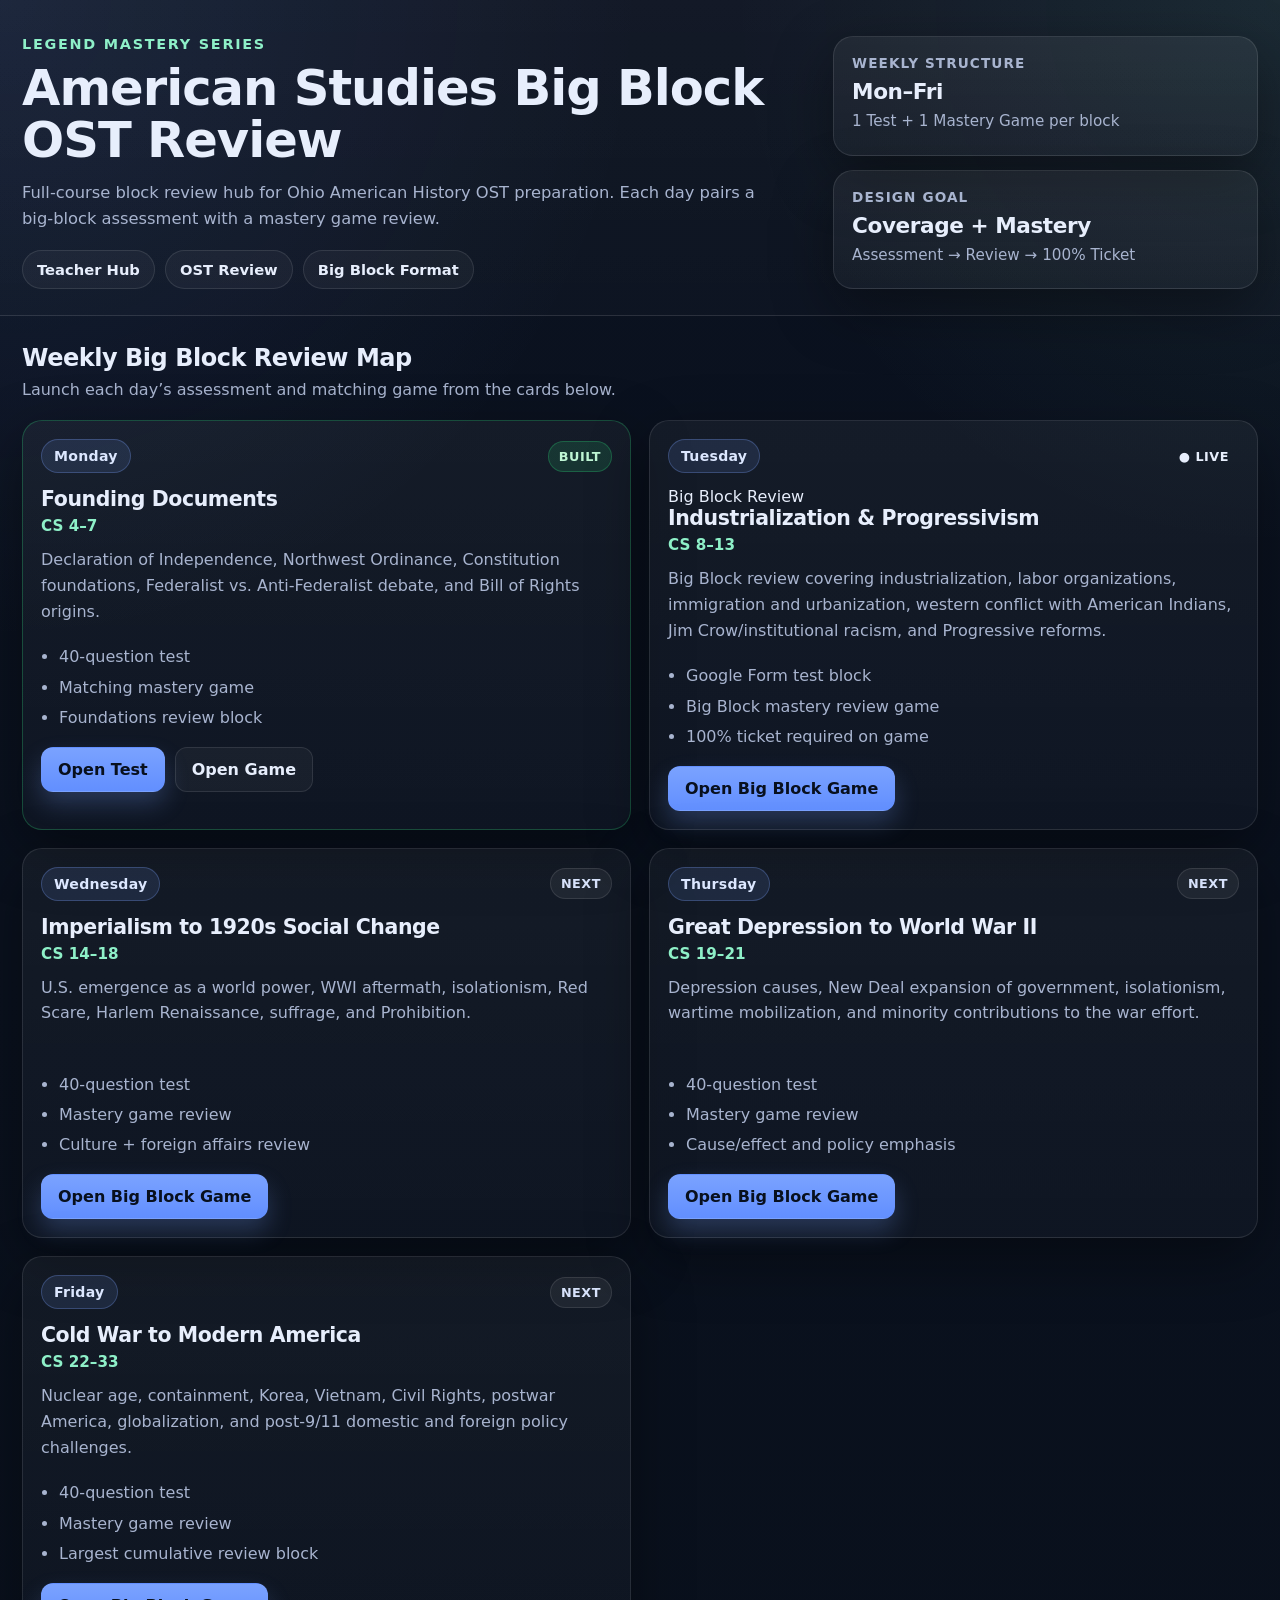
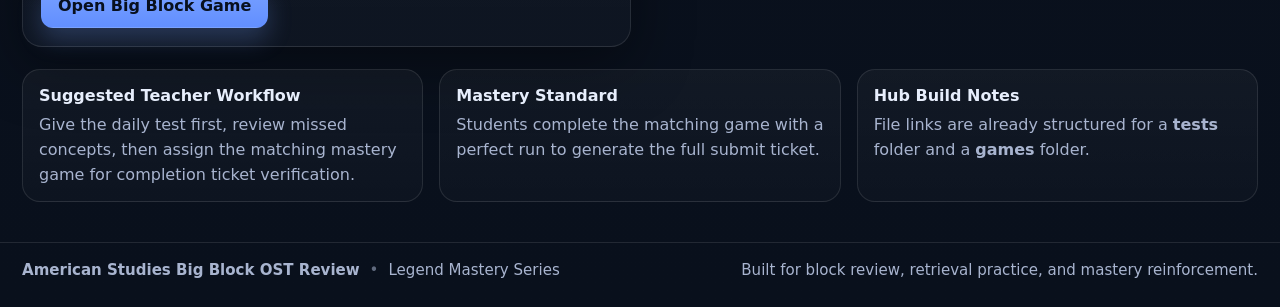
==== index.html @ ad12c6c1 "Update index.html" ====
<!doctype html>
<html lang="en">
<head>
  <meta charset="utf-8" />
  <meta name="viewport" content="width=device-width,initial-scale=1" />
  <title>American Studies Big Block OST Review</title>
  <link rel="stylesheet" href="styles.css" />
</head>
<body>
  <div class="site-shell">

    <header class="hero">
      <div class="hero-inner">
        <div class="hero-copy">
          <p class="eyebrow">Legend Mastery Series</p>
          <h1>American Studies Big Block OST Review</h1>
          <p class="hero-sub">
            Full-course block review hub for Ohio American History OST preparation.
            Each day pairs a big-block assessment with a mastery game review.
          </p>

          <div class="hero-meta">
            <span class="meta-pill">Teacher Hub</span>
            <span class="meta-pill">OST Review</span>
            <span class="meta-pill">Big Block Format</span>
          </div>
        </div>

        <div class="hero-panel">
          <div class="hero-panel-card">
            <div class="hero-panel-label">Weekly Structure</div>
            <div class="hero-panel-value">Mon–Fri</div>
            <div class="hero-panel-small">1 Test + 1 Mastery Game per block</div>
          </div>

          <div class="hero-panel-card">
            <div class="hero-panel-label">Design Goal</div>
            <div class="hero-panel-value">Coverage + Mastery</div>
            <div class="hero-panel-small">Assessment → Review → 100% Ticket</div>
          </div>
        </div>
      </div>
    </header>

    <main class="main-wrap">
      <section class="section-head">
        <div>
          <h2>Weekly Big Block Review Map</h2>
          <p class="section-sub">
            Launch each day’s assessment and matching game from the cards below.
          </p>
        </div>
      </section>

      <section class="hub-grid">

        <!-- MONDAY -->
        <article class="hub-card complete">
          <div class="card-top">
            <span class="day-badge">Monday</span>
            <span class="status-pill status-ready">Built</span>
          </div>

          <h3>Founding Documents</h3>
          <p class="card-range">CS 4–7</p>

          <p class="card-desc">
            Declaration of Independence, Northwest Ordinance, Constitution foundations,
            Federalist vs. Anti-Federalist debate, and Bill of Rights origins.
          </p>

          <ul class="mini-list">
            <li>40-question test</li>
            <li>Matching mastery game</li>
            <li>Foundations review block</li>
          </ul>

          <div class="card-actions">
            <a class="btn btn-primary" href="tests/monday-founding-documents-test.html">Open Test</a>
            <a class="btn btn-secondary" href="games/monday-founding-documents-mastery.html">Open Game</a>
          </div>
        </article>

        <!-- TUESDAY -->
<article class="hub-card live-card">
  <div class="card-top">
    <span class="day-badge">Tuesday</span>
    <span class="status-pill status-live">● LIVE</span>
  </div>

  <div class="big-block-tag">Big Block Review</div>

  <h3>Industrialization & Progressivism</h3>
  <p class="card-range">CS 8–13</p>

  <p class="card-desc">
    Big Block review covering industrialization, labor organizations, immigration and urbanization,
    western conflict with American Indians, Jim Crow/institutional racism, and Progressive reforms.
  </p>

  <ul class="mini-list">
    <li>Google Form test block</li>
    <li>Big Block mastery review game</li>
    <li>100% ticket required on game</li>
  </ul>

  <div class="card-actions">
  <a class="btn btn-primary" href="games/tuesday-big-block-industrialization-progressivism-review.html">Open Big Block Game</a>
</div>
</article>

        <!-- WEDNESDAY -->
        <article class="hub-card">
          <div class="card-top">
            <span class="day-badge">Wednesday</span>
            <span class="status-pill status-soon">Next</span>
          </div>

          <h3>Imperialism to 1920s Social Change</h3>
          <p class="card-range">CS 14–18</p>

          <p class="card-desc">
            U.S. emergence as a world power, WWI aftermath, isolationism, Red Scare,
            Harlem Renaissance, suffrage, and Prohibition.
          </p>

          <ul class="mini-list">
            <li>40-question test</li>
            <li>Mastery game review</li>
            <li>Culture + foreign affairs review</li>
          </ul>

          <div class="card-actions">
  <a class="btn btn-primary" href="games/thursday-big-block-great-depression-wwii-review.html">Open Big Block Game</a>
</div>
        </article>

        <!-- THURSDAY -->
        <article class="hub-card">
          <div class="card-top">
            <span class="day-badge">Thursday</span>
            <span class="status-pill status-soon">Next</span>
          </div>

          <h3>Great Depression to World War II</h3>
          <p class="card-range">CS 19–21</p>

          <p class="card-desc">
            Depression causes, New Deal expansion of government, isolationism,
            wartime mobilization, and minority contributions to the war effort.
          </p>

          <ul class="mini-list">
            <li>40-question test</li>
            <li>Mastery game review</li>
            <li>Cause/effect and policy emphasis</li>
          </ul>

         <div class="card-actions">
  <a class="btn btn-primary" href="games/thursday-big-block-great-depression-wwii-review.html">Open Big Block Game</a>
</div>
        </article>

        <!-- FRIDAY -->
        <article class="hub-card">
          <div class="card-top">
            <span class="day-badge">Friday</span>
            <span class="status-pill status-soon">Next</span>
          </div>

          <h3>Cold War to Modern America</h3>
          <p class="card-range">CS 22–33</p>

          <p class="card-desc">
            Nuclear age, containment, Korea, Vietnam, Civil Rights, postwar America,
            globalization, and post-9/11 domestic and foreign policy challenges.
          </p>

          <ul class="mini-list">
            <li>40-question test</li>
            <li>Mastery game review</li>
            <li>Largest cumulative review block</li>
          </ul>

          <div class="card-actions">
  <a class="btn btn-primary" href="games/friday-big-block-cold-war-modern-america-review.html">Open Big Block Game</a>
</div>
        </article>

      </section>

      <section class="info-strip">
        <div class="info-card">
          <h4>Suggested Teacher Workflow</h4>
          <p>
            Give the daily test first, review missed concepts, then assign the matching mastery game
            for completion ticket verification.
          </p>
        </div>

        <div class="info-card">
          <h4>Mastery Standard</h4>
          <p>
            Students complete the matching game with a perfect run to generate the full submit ticket.
          </p>
        </div>

        <div class="info-card">
          <h4>Hub Build Notes</h4>
          <p>
            File links are already structured for a <strong>tests</strong> folder and a
            <strong>games</strong> folder.
          </p>
        </div>
      </section>
    </main>

    <footer class="site-footer">
      <div class="footer-left">
        <strong>American Studies Big Block OST Review</strong>
        <span class="footer-dot">•</span>
        <span>Legend Mastery Series</span>
      </div>
      <div class="footer-right">
        Built for block review, retrieval practice, and mastery reinforcement.
      </div>
    </footer>
  </div>
</body>
</html>
---- styles.css ----
:root{
  --bg:#0b1220;
  --bg2:#09101c;
  --panel:#111a2f;
  --panel2:#0f1730;
  --card:#121c33;
  --card-hover:#16223d;
  --text:#e7eefc;
  --muted:#a8b4cf;
  --line:rgba(255,255,255,.10);
  --line-strong:rgba(255,255,255,.16);
  --accent:#7aa2ff;
  --accent-2:#8ef0c8;
  --warn:#ffd166;
  --good:#2bd576;
  --bad:#ff5c7a;
  --shadow:0 20px 60px rgba(0,0,0,.38);
  --radius:20px;
  --radius-sm:14px;
  --maxw:1280px;
  --mono:ui-monospace,SFMono-Regular,Menlo,Monaco,Consolas,"Liberation Mono","Courier New",monospace;
}

*{box-sizing:border-box}

html,body{
  margin:0;
  padding:0;
  background:
    radial-gradient(circle at top left, rgba(122,162,255,.10), transparent 28%),
    radial-gradient(circle at top right, rgba(142,240,200,.08), transparent 24%),
    linear-gradient(180deg,var(--bg),var(--bg2));
  color:var(--text);
  font-family:Inter,system-ui,-apple-system,Segoe UI,Roboto,Helvetica,Arial,sans-serif;
}

body{
  min-height:100vh;
}

a{
  color:inherit;
  text-decoration:none;
}

.site-shell{
  min-height:100vh;
  display:flex;
  flex-direction:column;
}

.hero{
  border-bottom:1px solid var(--line);
  background:
    linear-gradient(180deg, rgba(255,255,255,.03), rgba(255,255,255,.01)),
    transparent;
}

.hero-inner{
  max-width:var(--maxw);
  margin:0 auto;
  padding:36px 22px 26px;
  display:grid;
  grid-template-columns: minmax(0,1.3fr) minmax(320px,.7fr);
  gap:22px;
  align-items:stretch;
}

.eyebrow{
  margin:0 0 10px;
  color:var(--accent-2);
  font-size:.9rem;
  font-weight:800;
  letter-spacing:.12em;
  text-transform:uppercase;
}

.hero h1{
  margin:0;
  font-size:clamp(2rem,4vw,3.1rem);
  line-height:1.05;
  letter-spacing:-.02em;
}

.hero-sub{
  margin:14px 0 18px;
  max-width:760px;
  color:var(--muted);
  font-size:1.02rem;
  line-height:1.6;
}

.hero-meta{
  display:flex;
  gap:10px;
  flex-wrap:wrap;
}

.meta-pill{
  display:inline-flex;
  align-items:center;
  gap:8px;
  padding:10px 14px;
  border:1px solid var(--line);
  background:rgba(255,255,255,.04);
  border-radius:999px;
  color:var(--text);
  font-size:.92rem;
  font-weight:700;
}

.hero-panel{
  display:grid;
  gap:14px;
}

.hero-panel-card{
  background:linear-gradient(180deg, rgba(255,255,255,.06), rgba(255,255,255,.03));
  border:1px solid var(--line);
  border-radius:var(--radius);
  padding:18px 18px 16px;
  box-shadow:var(--shadow);
}

.hero-panel-label{
  color:var(--muted);
  font-size:.85rem;
  text-transform:uppercase;
  letter-spacing:.08em;
  font-weight:800;
  margin-bottom:8px;
}

.hero-panel-value{
  font-size:1.35rem;
  font-weight:900;
  letter-spacing:-.02em;
  margin-bottom:6px;
}

.hero-panel-small{
  color:var(--muted);
  line-height:1.45;
  font-size:.95rem;
}

.main-wrap{
  width:100%;
  max-width:var(--maxw);
  margin:0 auto;
  padding:28px 22px 40px;
  flex:1;
}

.section-head{
  display:flex;
  justify-content:space-between;
  align-items:end;
  gap:16px;
  margin-bottom:18px;
}

.section-head h2{
  margin:0 0 6px;
  font-size:1.5rem;
  letter-spacing:-.02em;
}

.section-sub{
  margin:0;
  color:var(--muted);
  line-height:1.5;
}

.hub-grid{
  display:grid;
  grid-template-columns:repeat(2,minmax(0,1fr));
  gap:18px;
}

.hub-card{
  background:linear-gradient(180deg, rgba(255,255,255,.045), rgba(255,255,255,.025));
  border:1px solid var(--line);
  border-radius:var(--radius);
  padding:18px;
  box-shadow:var(--shadow);
  transition:transform .16s ease, border-color .16s ease, background .16s ease;
}

.hub-card:hover{
  transform:translateY(-3px);
  border-color:var(--line-strong);
  background:linear-gradient(180deg, rgba(255,255,255,.07), rgba(255,255,255,.035));
}

.hub-card.complete{
  border-color:rgba(43,213,118,.28);
}

.card-top{
  display:flex;
  justify-content:space-between;
  align-items:center;
  gap:10px;
  margin-bottom:14px;
}

.day-badge{
  display:inline-flex;
  align-items:center;
  padding:8px 12px;
  border-radius:999px;
  background:rgba(122,162,255,.12);
  color:#dce7ff;
  border:1px solid rgba(122,162,255,.28);
  font-weight:800;
  font-size:.88rem;
  letter-spacing:.02em;
}

.status-pill{
  display:inline-flex;
  align-items:center;
  padding:7px 10px;
  border-radius:999px;
  font-size:.8rem;
  font-weight:800;
  letter-spacing:.04em;
  text-transform:uppercase;
}

.status-ready{
  background:rgba(43,213,118,.14);
  color:#bff6d5;
  border:1px solid rgba(43,213,118,.28);
}

.status-build{
  background:rgba(255,209,102,.12);
  color:#ffe8a3;
  border:1px solid rgba(255,209,102,.26);
}

.status-soon{
  background:rgba(255,255,255,.06);
  color:#d7e2fb;
  border:1px solid var(--line);
}

.hub-card h3{
  margin:0 0 6px;
  font-size:1.28rem;
  letter-spacing:-.02em;
}

.card-range{
  margin:0 0 12px;
  color:var(--accent-2);
  font-weight:800;
  font-size:.95rem;
}

.card-desc{
  margin:0 0 14px;
  color:var(--muted);
  line-height:1.6;
  min-height:84px;
}

.mini-list{
  margin:0 0 18px;
  padding-left:18px;
  color:var(--text);
}

.mini-list li{
  margin:0 0 7px;
  color:var(--muted);
  line-height:1.45;
}

.card-actions{
  display:flex;
  gap:10px;
  flex-wrap:wrap;
}

.btn{
  display:inline-flex;
  align-items:center;
  justify-content:center;
  min-height:44px;
  padding:12px 16px;
  border-radius:12px;
  font-weight:800;
  border:1px solid transparent;
  transition:transform .14s ease, opacity .14s ease, border-color .14s ease, background .14s ease;
}

.btn:hover{
  transform:translateY(-1px);
}

.btn:active{
  transform:translateY(0);
}

.btn-primary{
  background:linear-gradient(180deg, #7aa2ff, #628fff);
  color:#08101e;
  box-shadow:0 12px 24px rgba(122,162,255,.24);
}

.btn-primary:hover{
  opacity:.96;
}

.btn-secondary{
  background:rgba(255,255,255,.04);
  border-color:var(--line);
  color:var(--text);
}

.btn-secondary:hover{
  border-color:var(--line-strong);
  background:rgba(255,255,255,.07);
}

.info-strip{
  margin-top:22px;
  display:grid;
  grid-template-columns:repeat(3,minmax(0,1fr));
  gap:16px;
}

.info-card{
  background:linear-gradient(180deg, rgba(255,255,255,.04), rgba(255,255,255,.02));
  border:1px solid var(--line);
  border-radius:18px;
  padding:16px 16px 14px;
}

.info-card h4{
  margin:0 0 8px;
  font-size:1rem;
}

.info-card p{
  margin:0;
  color:var(--muted);
  line-height:1.55;
}

.site-footer{
  max-width:var(--maxw);
  width:100%;
  margin:0 auto;
  padding:18px 22px 28px;
  border-top:1px solid var(--line);
  display:flex;
  justify-content:space-between;
  gap:16px;
  color:var(--muted);
  font-size:.94rem;
}

.footer-left{
  display:flex;
  align-items:center;
  gap:10px;
  flex-wrap:wrap;
}

.footer-dot{
  opacity:.55;
}

.footer-right{
  text-align:right;
}

@media (max-width: 980px){
  .hero-inner{
    grid-template-columns:1fr;
  }

  .hub-grid{
    grid-template-columns:1fr;
  }

  .info-strip{
    grid-template-columns:1fr;
  }

  .site-footer{
    flex-direction:column;
    align-items:flex-start;
  }

  .footer-right{
    text-align:left;
  }
}

@media (max-width: 640px){
  .hero-inner,
  .main-wrap,
  .site-footer{
    padding-left:14px;
    padding-right:14px;
  }

  .card-actions{
    flex-direction:column;
  }

  .btn{
    width:100%;
  }

  .card-desc{
    min-height:unset;
  }
}
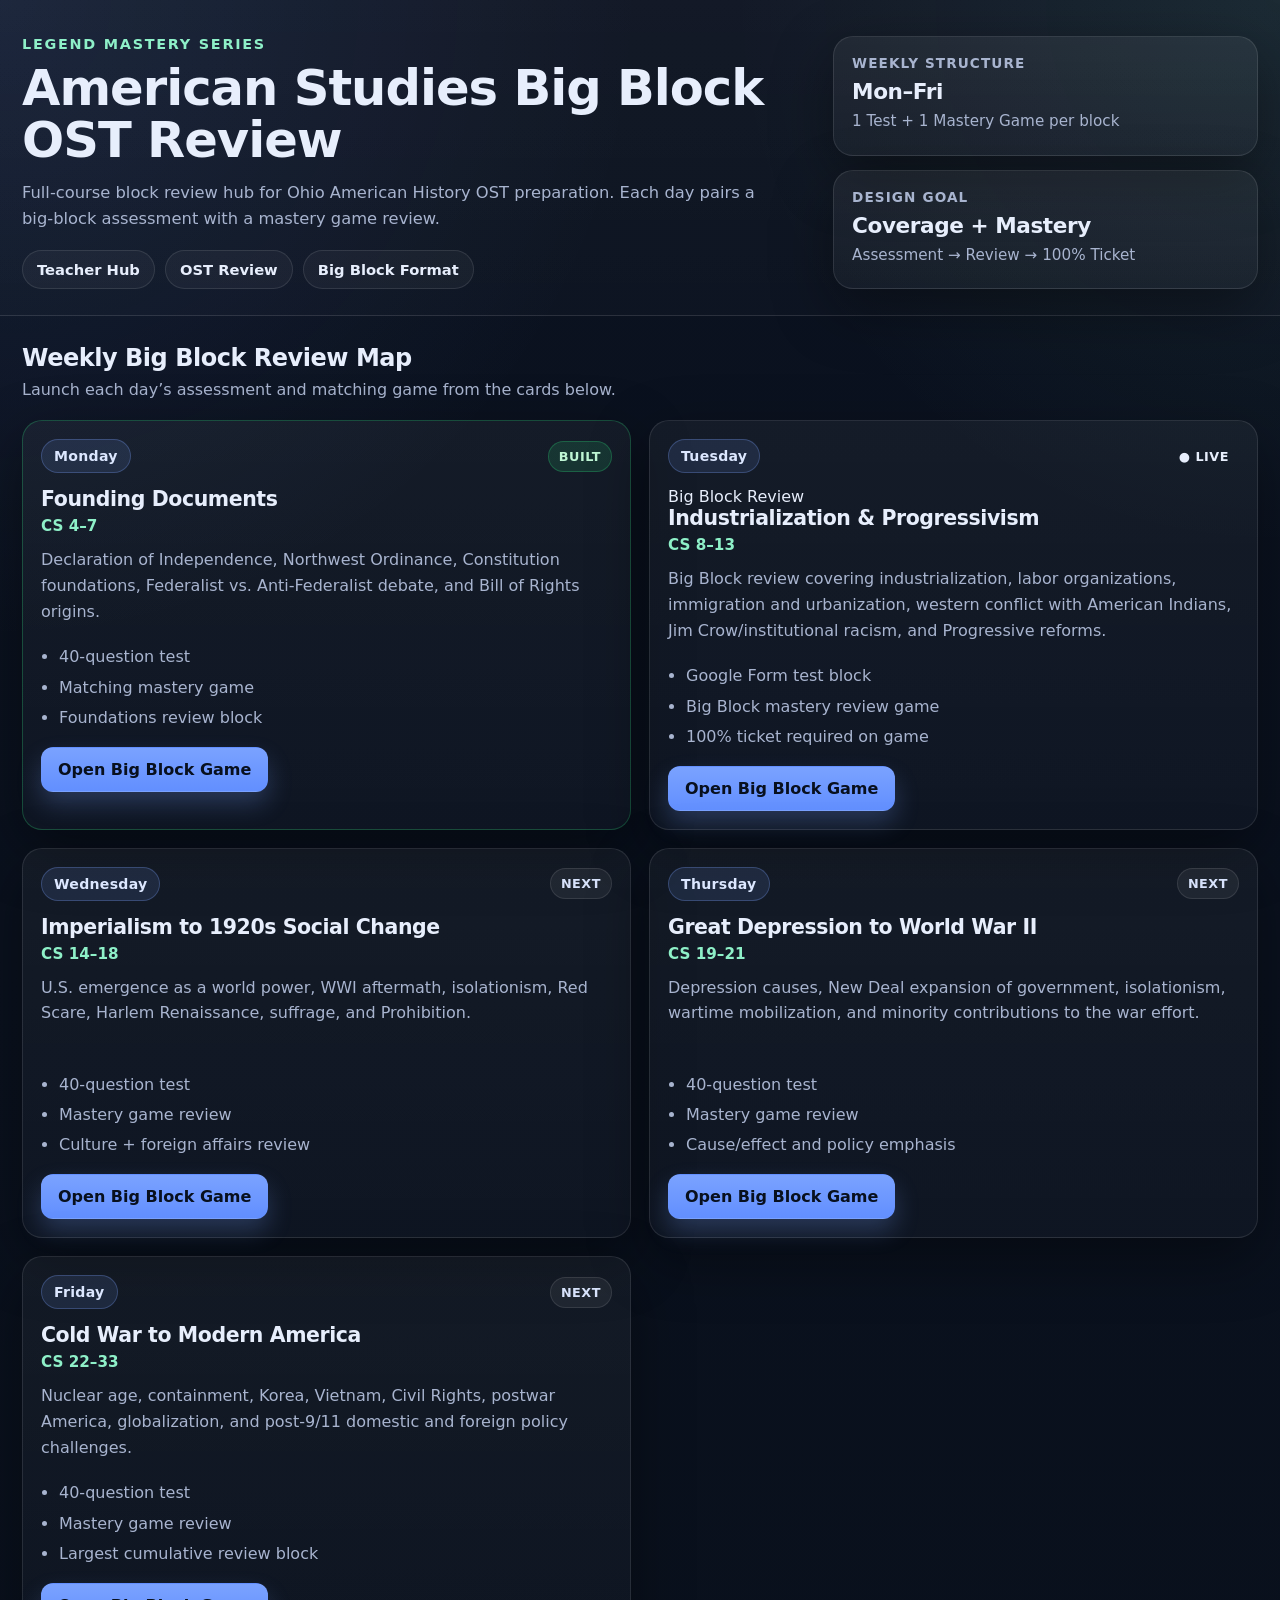
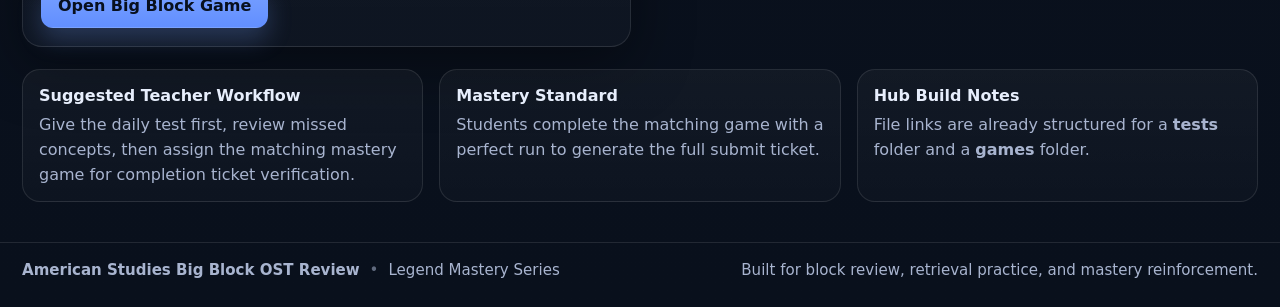
==== commit a8211a52: "Update index.html" ====
--- a/index.html
+++ b/index.html
@@ -76,9 +76,8 @@
           </ul>
 
           <div class="card-actions">
-            <a class="btn btn-primary" href="tests/monday-founding-documents-test.html">Open Test</a>
-            <a class="btn btn-secondary" href="games/monday-founding-documents-mastery.html">Open Game</a>
-          </div>
+  <a class="btn btn-primary" href="games/monday-big-block-founding-documents-review.html">Open Big Block Game</a>
+</div>
         </article>
 
         <!-- TUESDAY -->
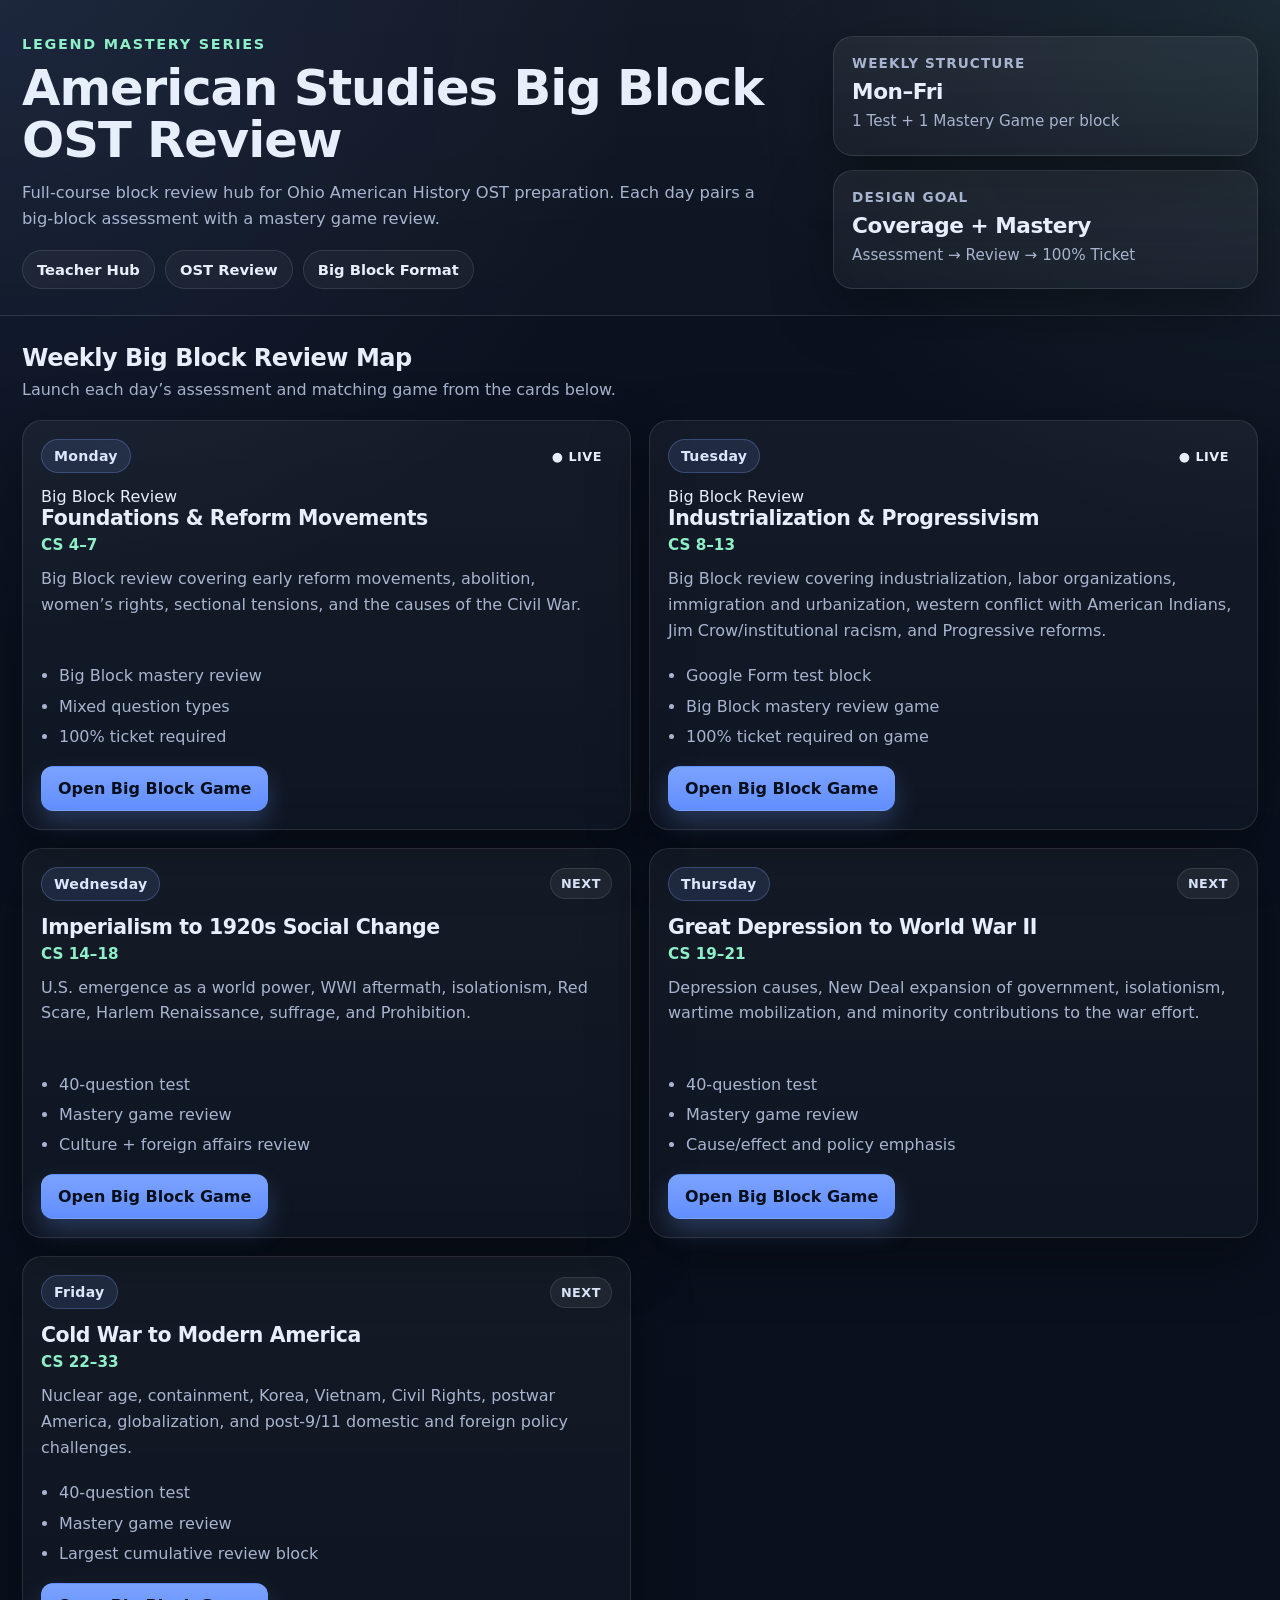
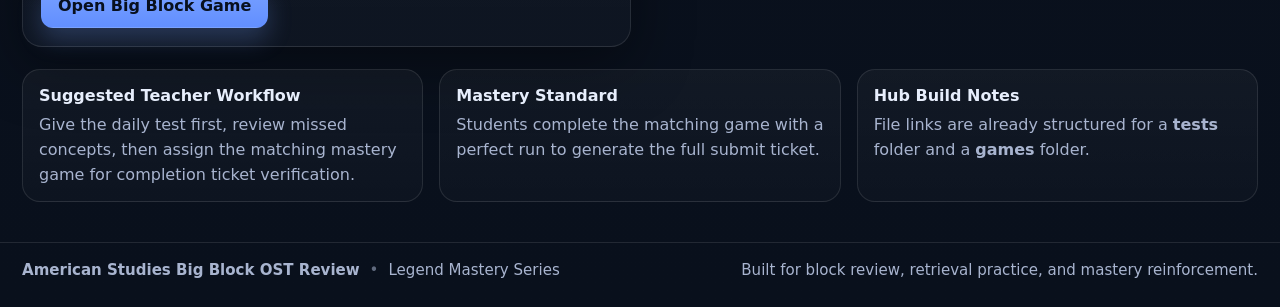
==== commit 74111d42: "Update index.html" ====
--- a/index.html
+++ b/index.html
@@ -55,30 +55,34 @@
       <section class="hub-grid">
 
         <!-- MONDAY -->
-        <article class="hub-card complete">
-          <div class="card-top">
-            <span class="day-badge">Monday</span>
-            <span class="status-pill status-ready">Built</span>
-          </div>
-
-          <h3>Founding Documents</h3>
-          <p class="card-range">CS 4–7</p>
-
-          <p class="card-desc">
-            Declaration of Independence, Northwest Ordinance, Constitution foundations,
-            Federalist vs. Anti-Federalist debate, and Bill of Rights origins.
-          </p>
-
-          <ul class="mini-list">
-            <li>40-question test</li>
-            <li>Matching mastery game</li>
-            <li>Foundations review block</li>
-          </ul>
-
-          <div class="card-actions">
-  <a class="btn btn-primary" href="games/monday-big-block-founding-documents-review.html">Open Big Block Game</a>
-</div>
-        </article>
+<article class="hub-card live-card">
+  <div class="card-top">
+    <span class="day-badge">Monday</span>
+    <span class="status-pill status-live">● LIVE</span>
+  </div>
+
+  <div class="big-block-tag">Big Block Review</div>
+
+  <h3>Foundations & Reform Movements</h3>
+  <p class="card-range">CS 4–7</p>
+
+  <p class="card-desc">
+    Big Block review covering early reform movements, abolition, women’s rights,
+    sectional tensions, and the causes of the Civil War.
+  </p>
+
+  <ul class="mini-list">
+    <li>Big Block mastery review</li>
+    <li>Mixed question types</li>
+    <li>100% ticket required</li>
+  </ul>
+
+  <div class="card-actions">
+    <a class="btn btn-primary" href="games/monday-big-block-cs4-7-review.html">
+      Open Big Block Game
+    </a>
+  </div>
+</article>
 
         <!-- TUESDAY -->
 <article class="hub-card live-card">
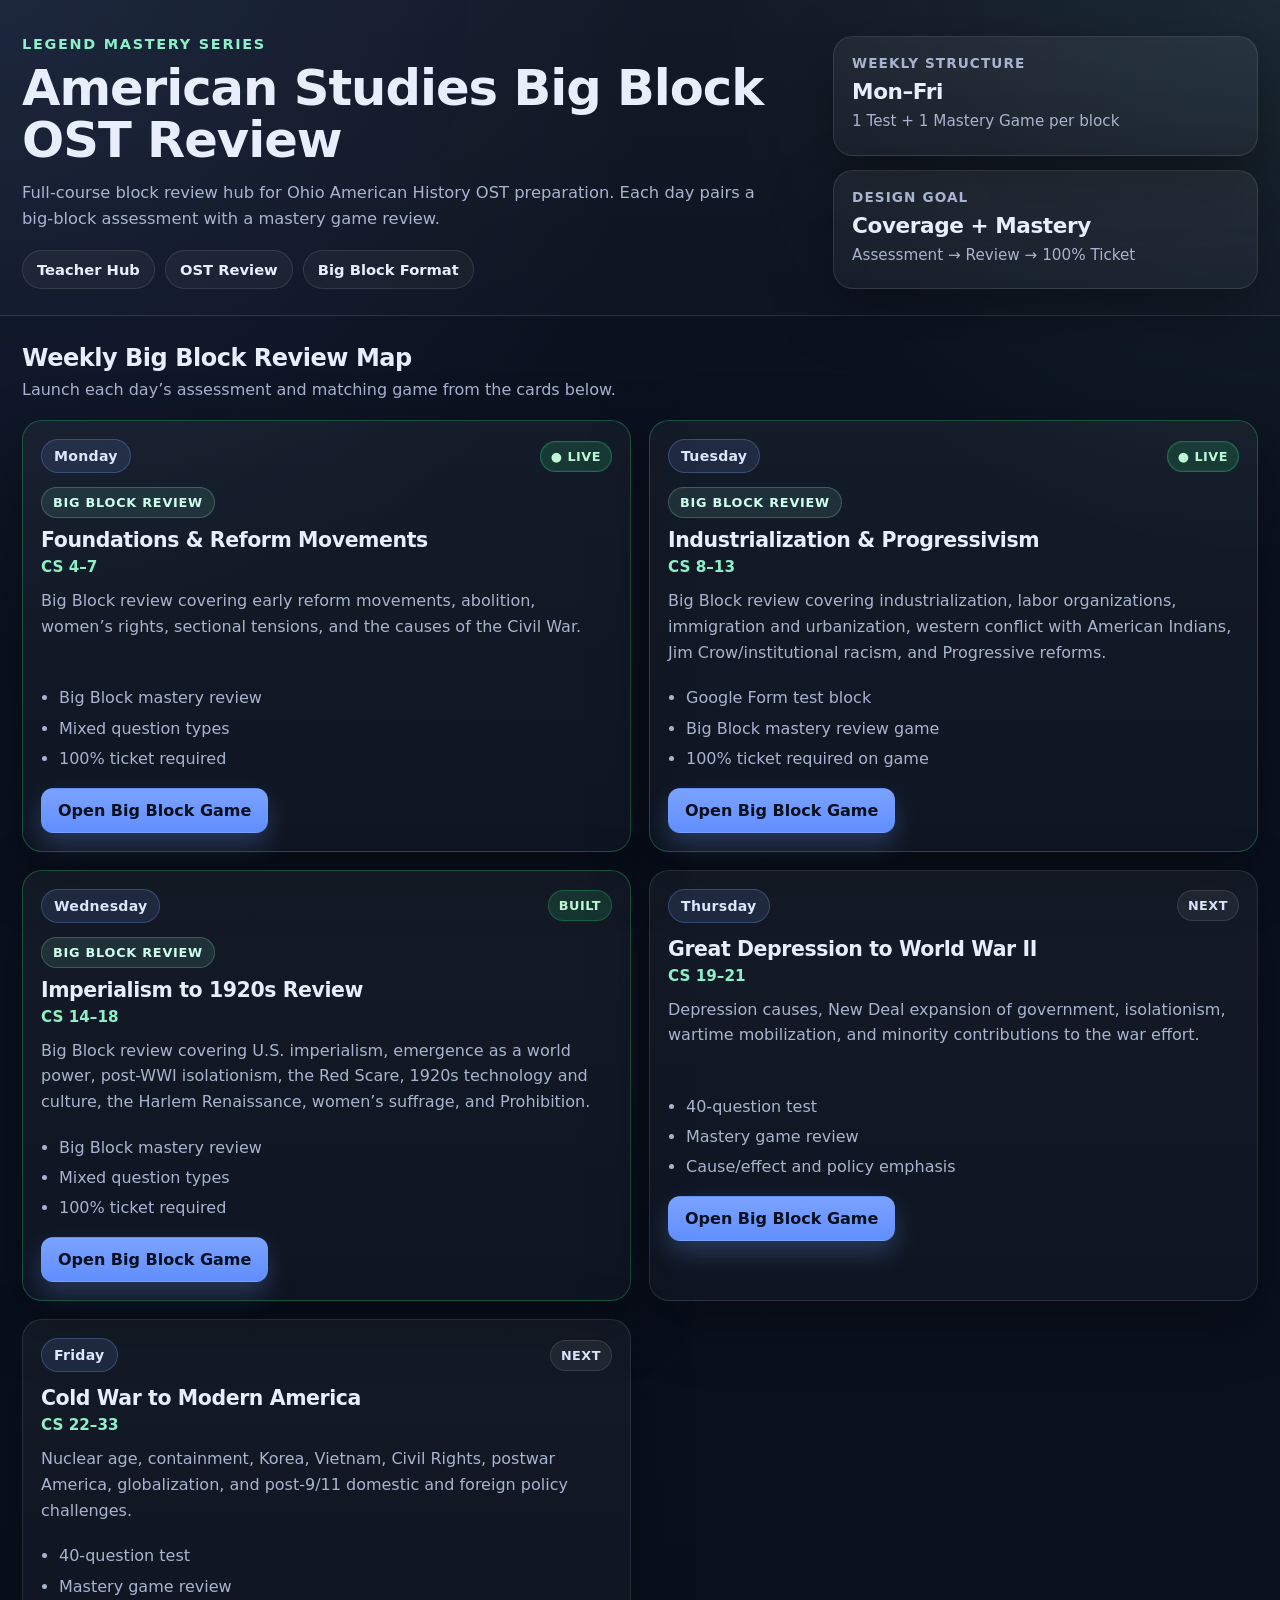
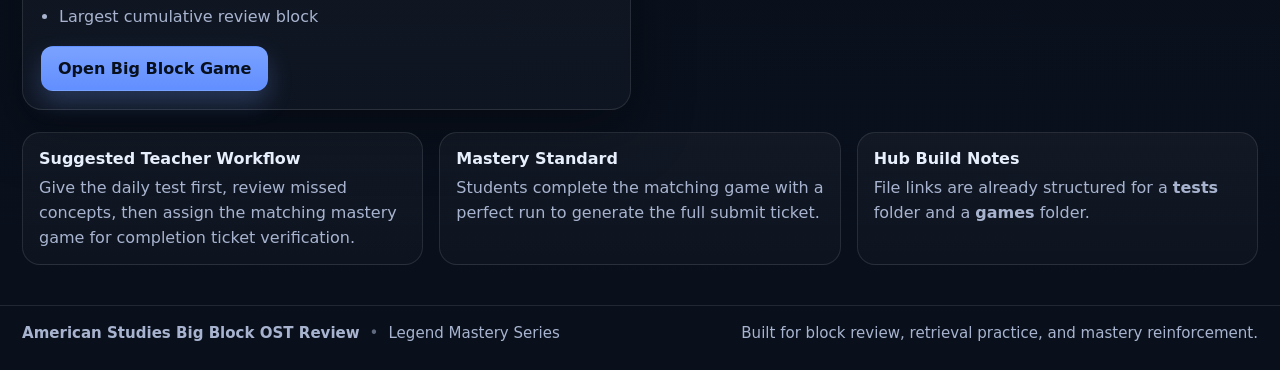
==== commit 1556b107: "Update index.html" ====
--- a/index.html
+++ b/index.html
@@ -112,31 +112,36 @@
 </div>
 </article>
 
-        <!-- WEDNESDAY -->
-        <article class="hub-card">
-          <div class="card-top">
-            <span class="day-badge">Wednesday</span>
-            <span class="status-pill status-soon">Next</span>
-          </div>
-
-          <h3>Imperialism to 1920s Social Change</h3>
-          <p class="card-range">CS 14–18</p>
-
-          <p class="card-desc">
-            U.S. emergence as a world power, WWI aftermath, isolationism, Red Scare,
-            Harlem Renaissance, suffrage, and Prohibition.
-          </p>
-
-          <ul class="mini-list">
-            <li>40-question test</li>
-            <li>Mastery game review</li>
-            <li>Culture + foreign affairs review</li>
-          </ul>
-
-          <div class="card-actions">
-  <a class="btn btn-primary" href="games/thursday-big-block-great-depression-wwii-review.html">Open Big Block Game</a>
-</div>
-        </article>
+       <!-- WEDNESDAY -->
+<article class="hub-card live-card">
+  <div class="card-top">
+    <span class="day-badge">Wednesday</span>
+    <span class="status-pill status-ready">Built</span>
+  </div>
+
+  <div class="big-block-tag">Big Block Review</div>
+
+  <h3>Imperialism to 1920s Review</h3>
+  <p class="card-range">CS 14–18</p>
+
+  <p class="card-desc">
+    Big Block review covering U.S. imperialism, emergence as a world power,
+    post-WWI isolationism, the Red Scare, 1920s technology and culture,
+    the Harlem Renaissance, women’s suffrage, and Prohibition.
+  </p>
+
+  <ul class="mini-list">
+    <li>Big Block mastery review</li>
+    <li>Mixed question types</li>
+    <li>100% ticket required</li>
+  </ul>
+
+  <div class="card-actions">
+    <a class="btn btn-primary" href="games/wednesday-big-block-imperialism-1920s-review.html">
+      Open Big Block Game
+    </a>
+  </div>
+</article>
 
         <!-- THURSDAY -->
         <article class="hub-card">
--- a/styles.css
+++ b/styles.css
@@ -61,7 +61,7 @@
   margin:0 auto;
   padding:36px 22px 26px;
   display:grid;
-  grid-template-columns: minmax(0,1.3fr) minmax(320px,.7fr);
+  grid-template-columns:minmax(0,1.3fr) minmax(320px,.7fr);
   gap:22px;
   align-items:stretch;
 }
@@ -197,6 +197,10 @@
   border-color:rgba(43,213,118,.28);
 }
 
+.live-card{
+  border-color:rgba(43,213,118,.30);
+}
+
 .card-top{
   display:flex;
   justify-content:space-between;
@@ -245,6 +249,28 @@
   background:rgba(255,255,255,.06);
   color:#d7e2fb;
   border:1px solid var(--line);
+}
+
+.status-live{
+  background:rgba(43,213,118,.16);
+  color:#bff6d5;
+  border:1px solid rgba(43,213,118,.34);
+  box-shadow:0 0 0 1px rgba(43,213,118,.08) inset;
+}
+
+.big-block-tag{
+  display:inline-flex;
+  align-items:center;
+  padding:7px 11px;
+  margin:0 0 10px;
+  border-radius:999px;
+  background:rgba(142,240,200,.10);
+  color:#cffff0;
+  border:1px solid rgba(142,240,200,.24);
+  font-size:.8rem;
+  font-weight:900;
+  letter-spacing:.06em;
+  text-transform:uppercase;
 }
 
 .hub-card h3{
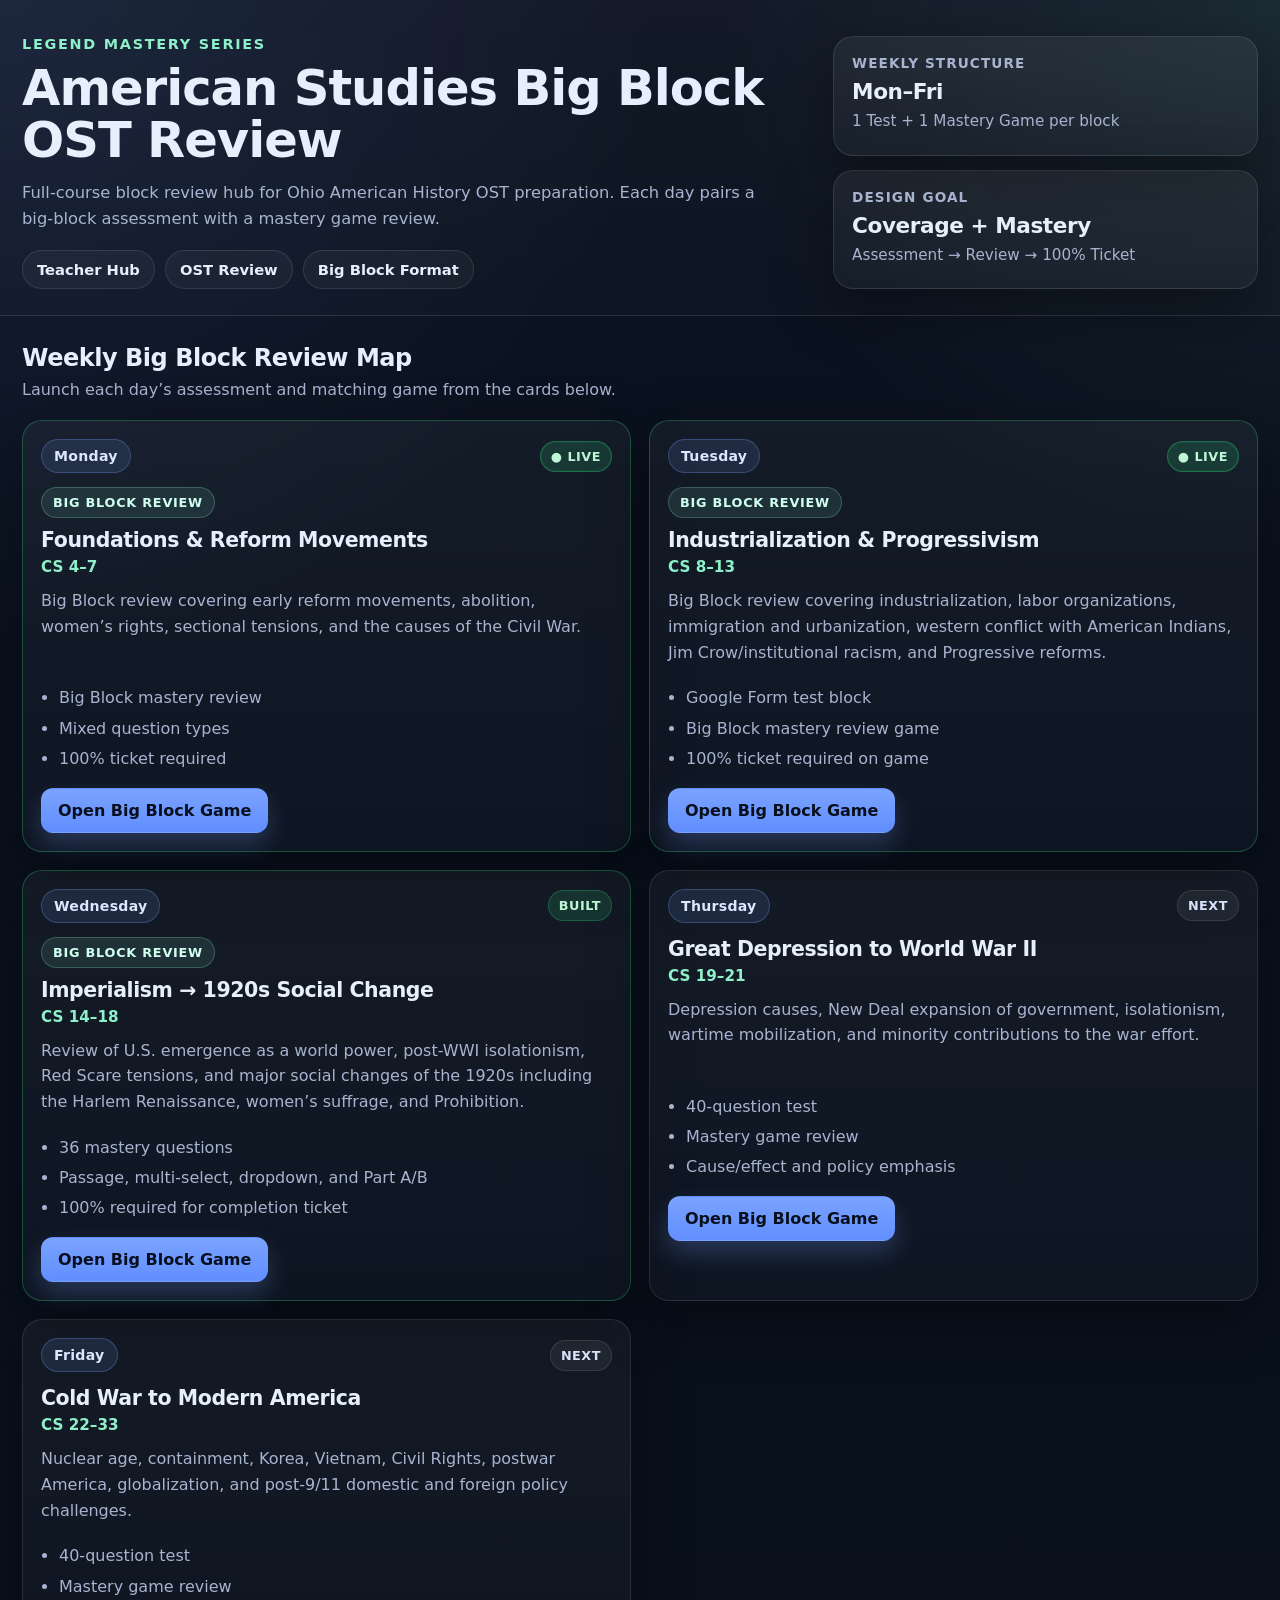
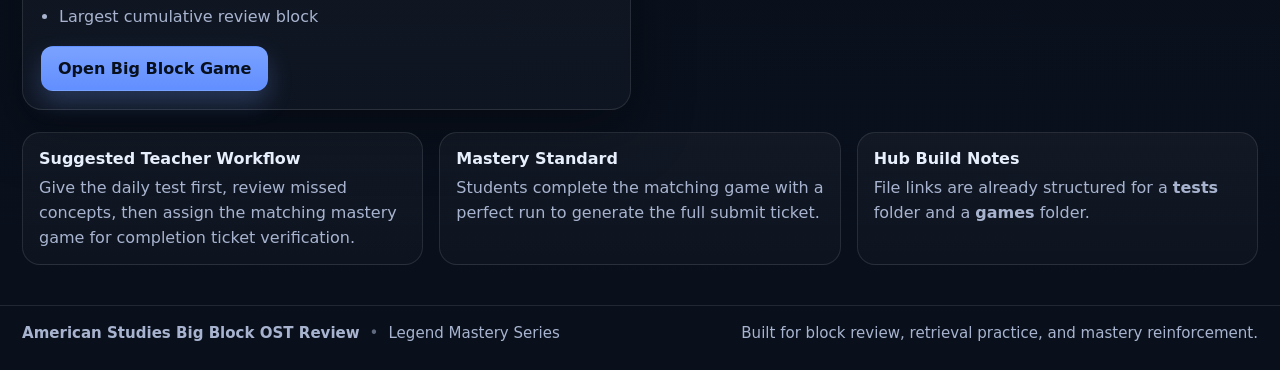
==== commit 2d2102ee: "Update index.html" ====
--- a/index.html
+++ b/index.html
@@ -121,24 +121,25 @@
 
   <div class="big-block-tag">Big Block Review</div>
 
-  <h3>Imperialism to 1920s Review</h3>
+  <h3>Imperialism → 1920s Social Change</h3>
   <p class="card-range">CS 14–18</p>
 
   <p class="card-desc">
-    Big Block review covering U.S. imperialism, emergence as a world power,
-    post-WWI isolationism, the Red Scare, 1920s technology and culture,
+    Review of U.S. emergence as a world power, post-WWI isolationism,
+    Red Scare tensions, and major social changes of the 1920s including
     the Harlem Renaissance, women’s suffrage, and Prohibition.
   </p>
 
   <ul class="mini-list">
-    <li>Big Block mastery review</li>
-    <li>Mixed question types</li>
-    <li>100% ticket required</li>
+    <li>36 mastery questions</li>
+    <li>Passage, multi-select, dropdown, and Part A/B</li>
+    <li>100% required for completion ticket</li>
   </ul>
 
   <div class="card-actions">
-    <a class="btn btn-primary" href="games/wednesday-big-block-imperialism-1920s-review.html">
-      Open Big Block Game
+    <a class="btn btn-primary"
+       href="games/wednesday-big-block-imperialism-1920s-review.html">
+       Open Big Block Game
     </a>
   </div>
 </article>
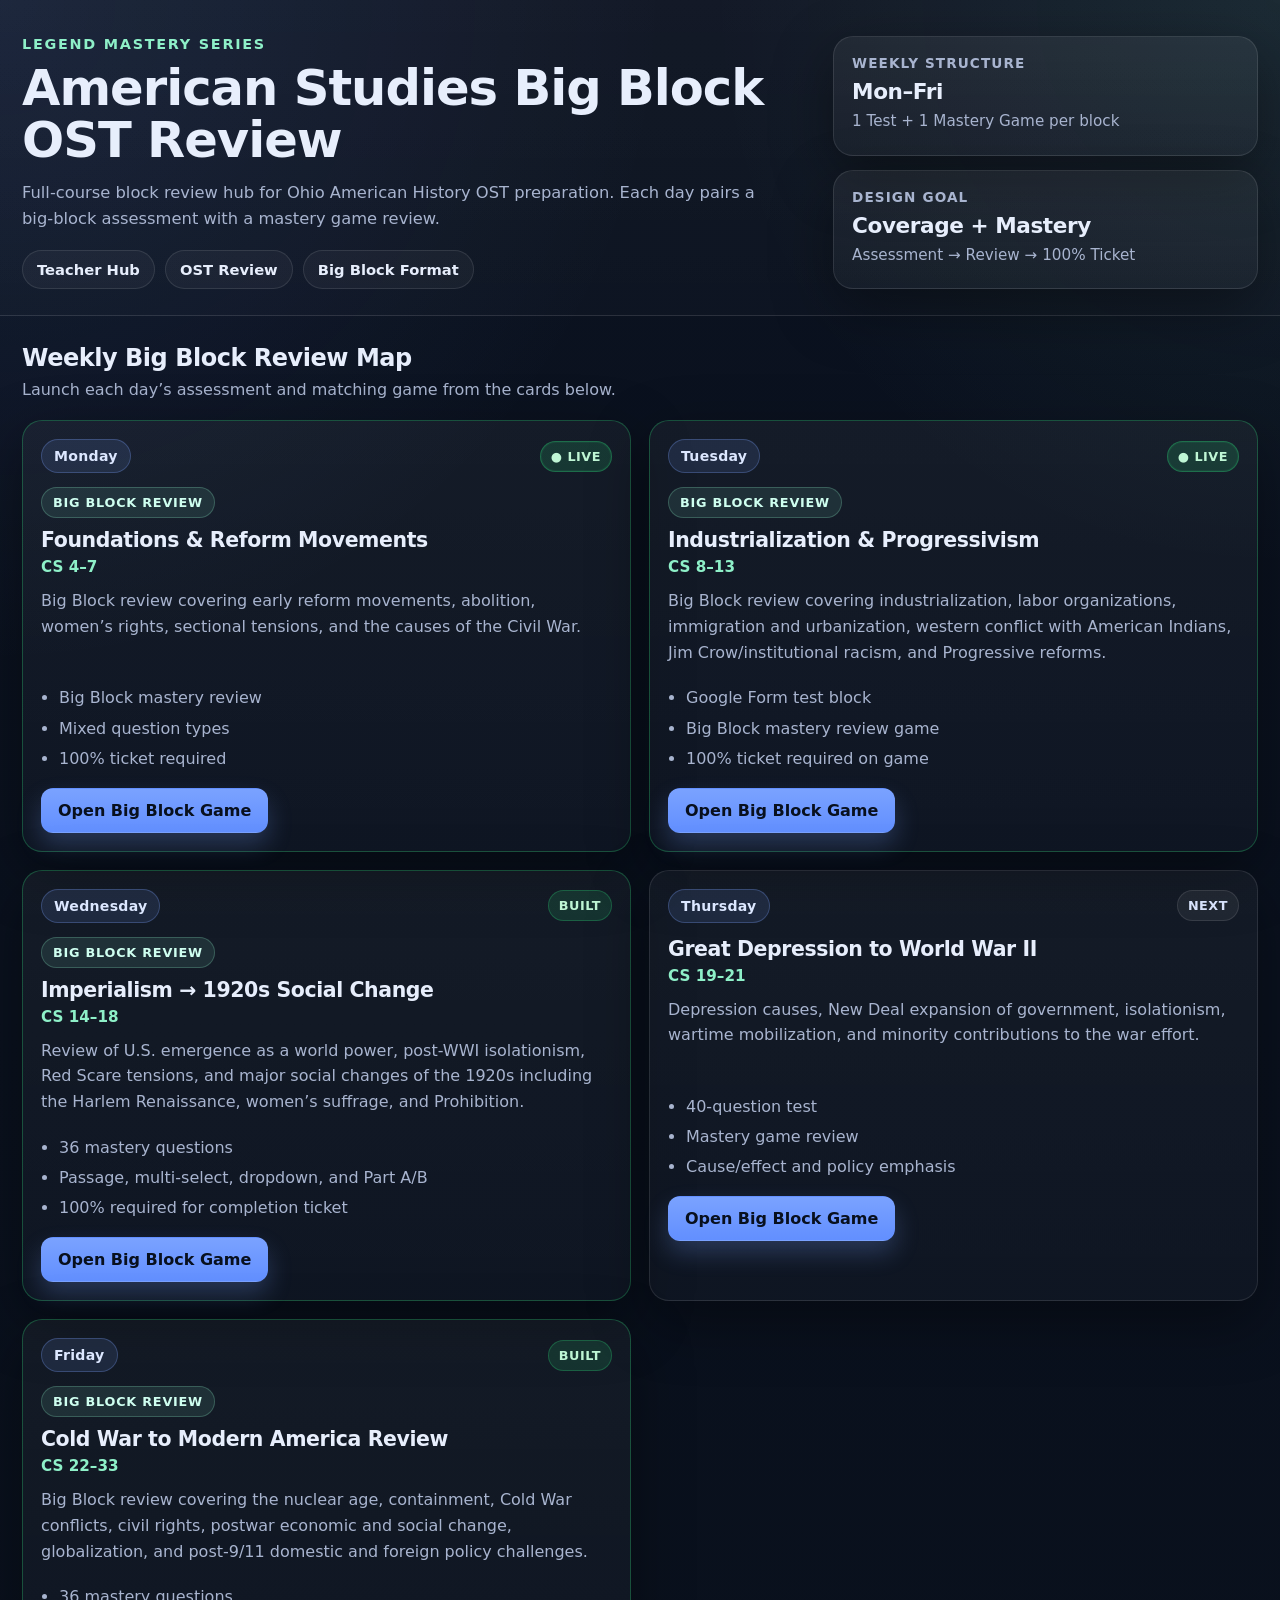
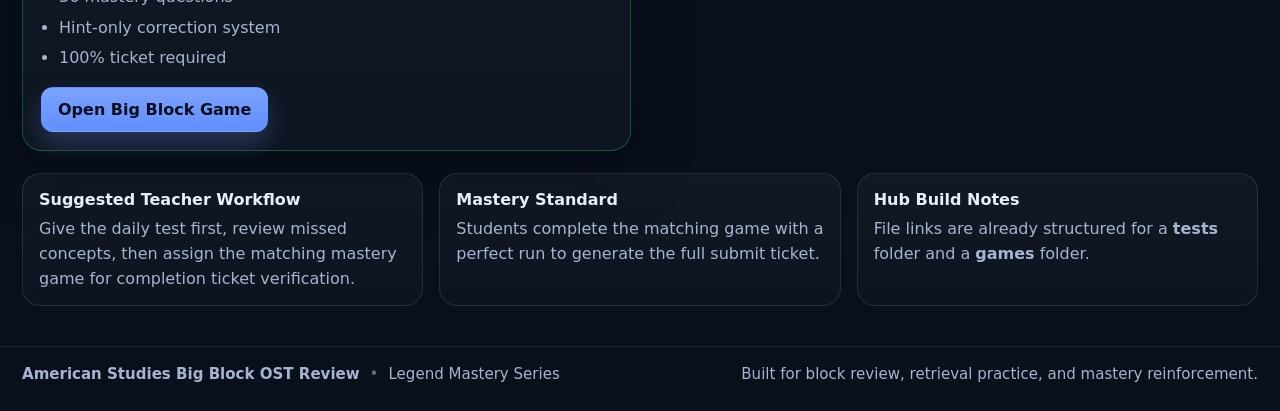
==== commit df5a1901: "Modify Friday hub card with live status and details Updated Friday's hub card to reflect the live st" ====
--- a/index.html
+++ b/index.html
@@ -171,30 +171,35 @@
         </article>
 
         <!-- FRIDAY -->
-        <article class="hub-card">
-          <div class="card-top">
-            <span class="day-badge">Friday</span>
-            <span class="status-pill status-soon">Next</span>
-          </div>
-
-          <h3>Cold War to Modern America</h3>
-          <p class="card-range">CS 22–33</p>
-
-          <p class="card-desc">
-            Nuclear age, containment, Korea, Vietnam, Civil Rights, postwar America,
-            globalization, and post-9/11 domestic and foreign policy challenges.
-          </p>
-
-          <ul class="mini-list">
-            <li>40-question test</li>
-            <li>Mastery game review</li>
-            <li>Largest cumulative review block</li>
-          </ul>
-
-          <div class="card-actions">
-  <a class="btn btn-primary" href="games/friday-big-block-cold-war-modern-america-review.html">Open Big Block Game</a>
-</div>
-        </article>
+<article class="hub-card live-card">
+  <div class="card-top">
+    <span class="day-badge">Friday</span>
+    <span class="status-pill status-ready">Built</span>
+  </div>
+
+  <div class="big-block-tag">Big Block Review</div>
+
+  <h3>Cold War to Modern America Review</h3>
+  <p class="card-range">CS 22–33</p>
+
+  <p class="card-desc">
+    Big Block review covering the nuclear age, containment, Cold War conflicts,
+    civil rights, postwar economic and social change, globalization, and post-9/11
+    domestic and foreign policy challenges.
+  </p>
+
+  <ul class="mini-list">
+    <li>36 mastery questions</li>
+    <li>Hint-only correction system</li>
+    <li>100% ticket required</li>
+  </ul>
+
+  <div class="card-actions">
+    <a class="btn btn-primary" href="games/friday-big-block-cold-war-modern-america-review.html">
+      Open Big Block Game
+    </a>
+  </div>
+</article>
 
       </section>
 
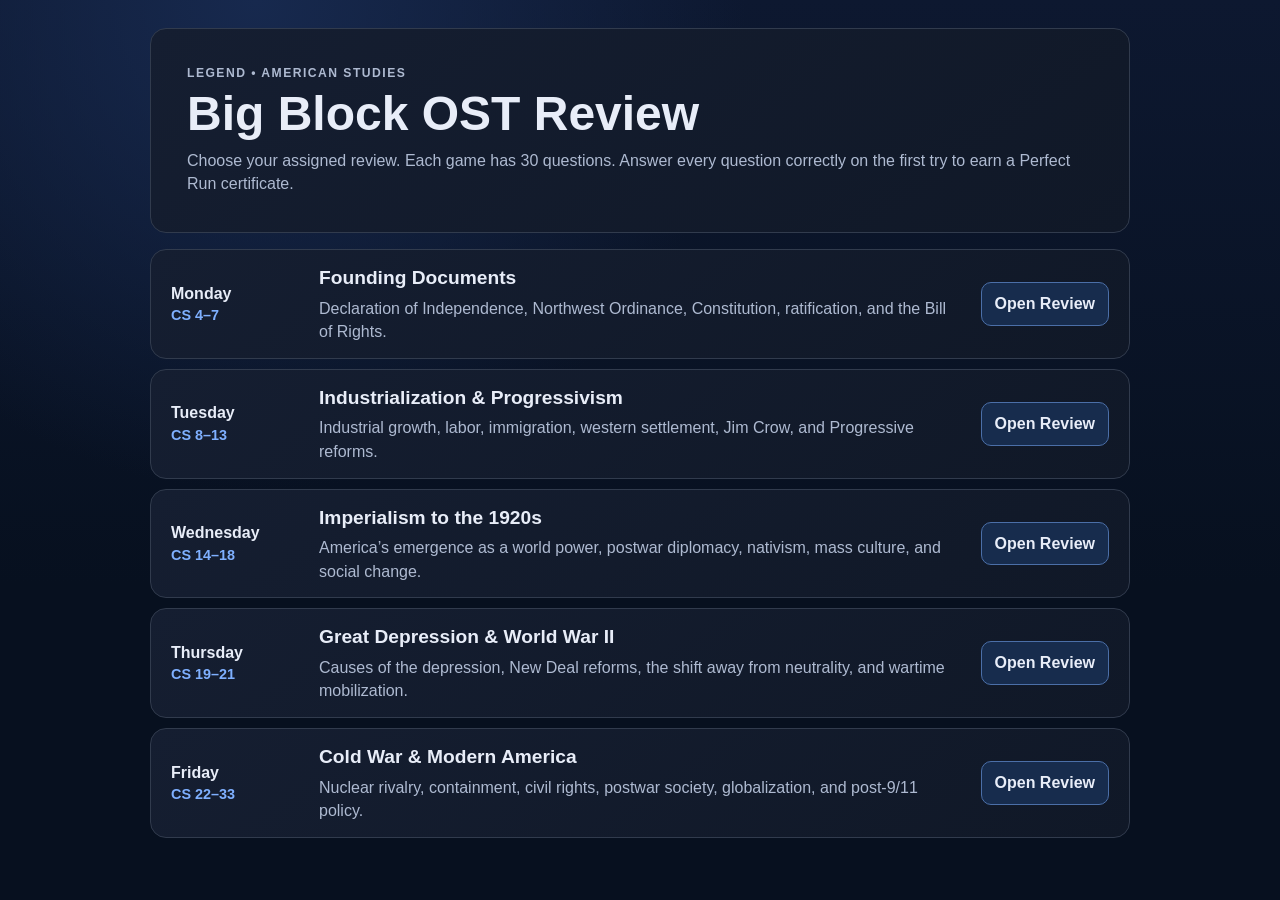
==== commit 2f00aa74: "Add files via upload" ====
--- a/index.html
+++ b/index.html
@@ -1,244 +1,50 @@
 <!doctype html>
 <html lang="en">
 <head>
-  <meta charset="utf-8" />
-  <meta name="viewport" content="width=device-width,initial-scale=1" />
+  <meta charset="utf-8">
+  <meta name="viewport" content="width=device-width,initial-scale=1">
   <title>American Studies Big Block OST Review</title>
-  <link rel="stylesheet" href="styles.css" />
+  <link rel="stylesheet" href="styles.css?v=as-big-block-1">
 </head>
 <body>
-  <div class="site-shell">
-
-    <header class="hero">
-      <div class="hero-inner">
-        <div class="hero-copy">
-          <p class="eyebrow">Legend Mastery Series</p>
-          <h1>American Studies Big Block OST Review</h1>
-          <p class="hero-sub">
-            Full-course block review hub for Ohio American History OST preparation.
-            Each day pairs a big-block assessment with a mastery game review.
-          </p>
-
-          <div class="hero-meta">
-            <span class="meta-pill">Teacher Hub</span>
-            <span class="meta-pill">OST Review</span>
-            <span class="meta-pill">Big Block Format</span>
-          </div>
-        </div>
-
-        <div class="hero-panel">
-          <div class="hero-panel-card">
-            <div class="hero-panel-label">Weekly Structure</div>
-            <div class="hero-panel-value">Mon–Fri</div>
-            <div class="hero-panel-small">1 Test + 1 Mastery Game per block</div>
-          </div>
-
-          <div class="hero-panel-card">
-            <div class="hero-panel-label">Design Goal</div>
-            <div class="hero-panel-value">Coverage + Mastery</div>
-            <div class="hero-panel-small">Assessment → Review → 100% Ticket</div>
-          </div>
-        </div>
-      </div>
+  <main class="hub-wrap">
+    <header class="hub-hero">
+      <div class="eyebrow">LEGEND • AMERICAN STUDIES</div>
+      <h1>Big Block OST Review</h1>
+      <p>Choose your assigned review. Each game has 30 questions. Answer every question correctly on the first try to earn a Perfect Run certificate.</p>
     </header>
-
-    <main class="main-wrap">
-      <section class="section-head">
-        <div>
-          <h2>Weekly Big Block Review Map</h2>
-          <p class="section-sub">
-            Launch each day’s assessment and matching game from the cards below.
-          </p>
-        </div>
-      </section>
-
-      <section class="hub-grid">
-
-        <!-- MONDAY -->
-<article class="hub-card live-card">
-  <div class="card-top">
-    <span class="day-badge">Monday</span>
-    <span class="status-pill status-live">● LIVE</span>
-  </div>
-
-  <div class="big-block-tag">Big Block Review</div>
-
-  <h3>Foundations & Reform Movements</h3>
-  <p class="card-range">CS 4–7</p>
-
-  <p class="card-desc">
-    Big Block review covering early reform movements, abolition, women’s rights,
-    sectional tensions, and the causes of the Civil War.
-  </p>
-
-  <ul class="mini-list">
-    <li>Big Block mastery review</li>
-    <li>Mixed question types</li>
-    <li>100% ticket required</li>
-  </ul>
-
-  <div class="card-actions">
-    <a class="btn btn-primary" href="games/monday-big-block-cs4-7-review.html">
-      Open Big Block Game
-    </a>
-  </div>
-</article>
-
-        <!-- TUESDAY -->
-<article class="hub-card live-card">
-  <div class="card-top">
-    <span class="day-badge">Tuesday</span>
-    <span class="status-pill status-live">● LIVE</span>
-  </div>
-
-  <div class="big-block-tag">Big Block Review</div>
-
-  <h3>Industrialization & Progressivism</h3>
-  <p class="card-range">CS 8–13</p>
-
-  <p class="card-desc">
-    Big Block review covering industrialization, labor organizations, immigration and urbanization,
-    western conflict with American Indians, Jim Crow/institutional racism, and Progressive reforms.
-  </p>
-
-  <ul class="mini-list">
-    <li>Google Form test block</li>
-    <li>Big Block mastery review game</li>
-    <li>100% ticket required on game</li>
-  </ul>
-
-  <div class="card-actions">
-  <a class="btn btn-primary" href="games/tuesday-big-block-industrialization-progressivism-review.html">Open Big Block Game</a>
-</div>
-</article>
-
-       <!-- WEDNESDAY -->
-<article class="hub-card live-card">
-  <div class="card-top">
-    <span class="day-badge">Wednesday</span>
-    <span class="status-pill status-ready">Built</span>
-  </div>
-
-  <div class="big-block-tag">Big Block Review</div>
-
-  <h3>Imperialism → 1920s Social Change</h3>
-  <p class="card-range">CS 14–18</p>
-
-  <p class="card-desc">
-    Review of U.S. emergence as a world power, post-WWI isolationism,
-    Red Scare tensions, and major social changes of the 1920s including
-    the Harlem Renaissance, women’s suffrage, and Prohibition.
-  </p>
-
-  <ul class="mini-list">
-    <li>36 mastery questions</li>
-    <li>Passage, multi-select, dropdown, and Part A/B</li>
-    <li>100% required for completion ticket</li>
-  </ul>
-
-  <div class="card-actions">
-    <a class="btn btn-primary"
-       href="games/wednesday-big-block-imperialism-1920s-review.html">
-       Open Big Block Game
-    </a>
-  </div>
-</article>
-
-        <!-- THURSDAY -->
-        <article class="hub-card">
-          <div class="card-top">
-            <span class="day-badge">Thursday</span>
-            <span class="status-pill status-soon">Next</span>
-          </div>
-
-          <h3>Great Depression to World War II</h3>
-          <p class="card-range">CS 19–21</p>
-
-          <p class="card-desc">
-            Depression causes, New Deal expansion of government, isolationism,
-            wartime mobilization, and minority contributions to the war effort.
-          </p>
-
-          <ul class="mini-list">
-            <li>40-question test</li>
-            <li>Mastery game review</li>
-            <li>Cause/effect and policy emphasis</li>
-          </ul>
-
-         <div class="card-actions">
-  <a class="btn btn-primary" href="games/thursday-big-block-great-depression-wwii-review.html">Open Big Block Game</a>
-</div>
-        </article>
-
-        <!-- FRIDAY -->
-<article class="hub-card live-card">
-  <div class="card-top">
-    <span class="day-badge">Friday</span>
-    <span class="status-pill status-ready">Built</span>
-  </div>
-
-  <div class="big-block-tag">Big Block Review</div>
-
-  <h3>Cold War to Modern America Review</h3>
-  <p class="card-range">CS 22–33</p>
-
-  <p class="card-desc">
-    Big Block review covering the nuclear age, containment, Cold War conflicts,
-    civil rights, postwar economic and social change, globalization, and post-9/11
-    domestic and foreign policy challenges.
-  </p>
-
-  <ul class="mini-list">
-    <li>36 mastery questions</li>
-    <li>Hint-only correction system</li>
-    <li>100% ticket required</li>
-  </ul>
-
-  <div class="card-actions">
-    <a class="btn btn-primary" href="games/friday-big-block-cold-war-modern-america-review.html">
-      Open Big Block Game
-    </a>
-  </div>
-</article>
-
-      </section>
-
-      <section class="info-strip">
-        <div class="info-card">
-          <h4>Suggested Teacher Workflow</h4>
-          <p>
-            Give the daily test first, review missed concepts, then assign the matching mastery game
-            for completion ticket verification.
-          </p>
-        </div>
-
-        <div class="info-card">
-          <h4>Mastery Standard</h4>
-          <p>
-            Students complete the matching game with a perfect run to generate the full submit ticket.
-          </p>
-        </div>
-
-        <div class="info-card">
-          <h4>Hub Build Notes</h4>
-          <p>
-            File links are already structured for a <strong>tests</strong> folder and a
-            <strong>games</strong> folder.
-          </p>
-        </div>
-      </section>
-    </main>
-
-    <footer class="site-footer">
-      <div class="footer-left">
-        <strong>American Studies Big Block OST Review</strong>
-        <span class="footer-dot">•</span>
-        <span>Legend Mastery Series</span>
-      </div>
-      <div class="footer-right">
-        Built for block review, retrieval practice, and mastery reinforcement.
-      </div>
-    </footer>
-  </div>
+    <section class="review-list" aria-label="Weekly reviews">
+      <article class="review-card">
+        <div class="review-day">Monday <span>CS 4–7</span></div>
+        <h2>Founding Documents</h2>
+        <p>Declaration of Independence, Northwest Ordinance, Constitution, ratification, and the Bill of Rights.</p>
+        <a href="games/monday-big-block-founding-documents-review.html" class="btn" aria-label="Open Founding Documents">Open Review</a>
+      </article>
+      <article class="review-card">
+        <div class="review-day">Tuesday <span>CS 8–13</span></div>
+        <h2>Industrialization &amp; Progressivism</h2>
+        <p>Industrial growth, labor, immigration, western settlement, Jim Crow, and Progressive reforms.</p>
+        <a href="games/tuesday-big-block-industrialization-progressivism-review.html" class="btn" aria-label="Open Industrialization &amp; Progressivism">Open Review</a>
+      </article>
+      <article class="review-card">
+        <div class="review-day">Wednesday <span>CS 14–18</span></div>
+        <h2>Imperialism to the 1920s</h2>
+        <p>America’s emergence as a world power, postwar diplomacy, nativism, mass culture, and social change.</p>
+        <a href="games/wednesday-big-block-imperialism-1920s-review.html" class="btn" aria-label="Open Imperialism to the 1920s">Open Review</a>
+      </article>
+      <article class="review-card">
+        <div class="review-day">Thursday <span>CS 19–21</span></div>
+        <h2>Great Depression &amp; World War II</h2>
+        <p>Causes of the depression, New Deal reforms, the shift away from neutrality, and wartime mobilization.</p>
+        <a href="games/thursday-big-block-great-depression-wwii-review.html" class="btn" aria-label="Open Great Depression &amp; World War II">Open Review</a>
+      </article>
+      <article class="review-card">
+        <div class="review-day">Friday <span>CS 22–33</span></div>
+        <h2>Cold War &amp; Modern America</h2>
+        <p>Nuclear rivalry, containment, civil rights, postwar society, globalization, and post-9/11 policy.</p>
+        <a href="games/friday-big-block-cold-war-modern-america-review.html" class="btn" aria-label="Open Cold War &amp; Modern America">Open Review</a>
+      </article>
+    </section>
+  </main>
 </body>
 </html>
--- a/styles.css
+++ b/styles.css
@@ -1,450 +1,44 @@
-:root{
-  --bg:#0b1220;
-  --bg2:#09101c;
-  --panel:#111a2f;
-  --panel2:#0f1730;
-  --card:#121c33;
-  --card-hover:#16223d;
-  --text:#e7eefc;
-  --muted:#a8b4cf;
-  --line:rgba(255,255,255,.10);
-  --line-strong:rgba(255,255,255,.16);
-  --accent:#7aa2ff;
-  --accent-2:#8ef0c8;
-  --warn:#ffd166;
-  --good:#2bd576;
-  --bad:#ff5c7a;
-  --shadow:0 20px 60px rgba(0,0,0,.38);
-  --radius:20px;
-  --radius-sm:14px;
-  --maxw:1280px;
-  --mono:ui-monospace,SFMono-Regular,Menlo,Monaco,Consolas,"Liberation Mono","Courier New",monospace;
+@import url("games/ost-game.css?v=as-big-block-1");
+
+.hub-wrap {
+  width: min(980px, calc(100% - 32px));
+  margin: 0 auto;
+  padding: 28px 0 48px;
 }
-
-*{box-sizing:border-box}
-
-html,body{
-  margin:0;
-  padding:0;
-  background:
-    radial-gradient(circle at top left, rgba(122,162,255,.10), transparent 28%),
-    radial-gradient(circle at top right, rgba(142,240,200,.08), transparent 24%),
-    linear-gradient(180deg,var(--bg),var(--bg2));
-  color:var(--text);
-  font-family:Inter,system-ui,-apple-system,Segoe UI,Roboto,Helvetica,Arial,sans-serif;
+.hub-hero, .review-card {
+  background: linear-gradient(145deg, #151e31, #101827);
+  border: 1px solid var(--line);
+  border-radius: 16px;
 }
-
-body{
-  min-height:100vh;
+.hub-hero { padding: clamp(20px, 5vw, 36px); }
+.hub-hero h1 { margin: 5px 0; font-size: clamp(2rem, 5vw, 3rem); line-height: 1.1; }
+.hub-hero p, .review-card p { color: var(--muted); margin: 8px 0 0; }
+.review-list { display: grid; gap: 10px; margin-top: 16px; }
+.review-card {
+  display: grid;
+  grid-template-columns: minmax(100px, 128px) minmax(0, 1fr) auto;
+  column-gap: 20px;
+  align-items: center;
+  padding: 14px 20px;
 }
-
-a{
-  color:inherit;
-  text-decoration:none;
+.review-day { grid-row: span 2; font-weight: 800; }
+.review-day span { display: block; color: var(--blue); font-size: .9rem; }
+.review-card h2 { margin: 0; font-size: 1.2rem; }
+.review-card p { grid-column: 2; margin-top: 4px; }
+.btn {
+  grid-area: 1 / 3 / 3;
+  color: var(--text);
+  text-decoration: none;
+  font-weight: 750;
+  background: #172c4d;
+  border: 1px solid #4b6fa8;
+  border-radius: 10px;
+  padding: 9px 13px;
 }
-
-.site-shell{
-  min-height:100vh;
-  display:flex;
-  flex-direction:column;
+.btn:hover, .btn:focus-visible { background: #203b64; outline: 2px solid var(--blue); outline-offset: 2px; }
+@media (max-width: 680px) {
+  .review-card { grid-template-columns: 1fr; gap: 6px; }
+  .review-day, .review-card p, .btn { grid-area: auto; }
+  .review-day span { display: inline; margin-left: 8px; }
+  .btn { justify-self: start; margin-top: 4px; }
 }
-
-.hero{
-  border-bottom:1px solid var(--line);
-  background:
-    linear-gradient(180deg, rgba(255,255,255,.03), rgba(255,255,255,.01)),
-    transparent;
-}
-
-.hero-inner{
-  max-width:var(--maxw);
-  margin:0 auto;
-  padding:36px 22px 26px;
-  display:grid;
-  grid-template-columns:minmax(0,1.3fr) minmax(320px,.7fr);
-  gap:22px;
-  align-items:stretch;
-}
-
-.eyebrow{
-  margin:0 0 10px;
-  color:var(--accent-2);
-  font-size:.9rem;
-  font-weight:800;
-  letter-spacing:.12em;
-  text-transform:uppercase;
-}
-
-.hero h1{
-  margin:0;
-  font-size:clamp(2rem,4vw,3.1rem);
-  line-height:1.05;
-  letter-spacing:-.02em;
-}
-
-.hero-sub{
-  margin:14px 0 18px;
-  max-width:760px;
-  color:var(--muted);
-  font-size:1.02rem;
-  line-height:1.6;
-}
-
-.hero-meta{
-  display:flex;
-  gap:10px;
-  flex-wrap:wrap;
-}
-
-.meta-pill{
-  display:inline-flex;
-  align-items:center;
-  gap:8px;
-  padding:10px 14px;
-  border:1px solid var(--line);
-  background:rgba(255,255,255,.04);
-  border-radius:999px;
-  color:var(--text);
-  font-size:.92rem;
-  font-weight:700;
-}
-
-.hero-panel{
-  display:grid;
-  gap:14px;
-}
-
-.hero-panel-card{
-  background:linear-gradient(180deg, rgba(255,255,255,.06), rgba(255,255,255,.03));
-  border:1px solid var(--line);
-  border-radius:var(--radius);
-  padding:18px 18px 16px;
-  box-shadow:var(--shadow);
-}
-
-.hero-panel-label{
-  color:var(--muted);
-  font-size:.85rem;
-  text-transform:uppercase;
-  letter-spacing:.08em;
-  font-weight:800;
-  margin-bottom:8px;
-}
-
-.hero-panel-value{
-  font-size:1.35rem;
-  font-weight:900;
-  letter-spacing:-.02em;
-  margin-bottom:6px;
-}
-
-.hero-panel-small{
-  color:var(--muted);
-  line-height:1.45;
-  font-size:.95rem;
-}
-
-.main-wrap{
-  width:100%;
-  max-width:var(--maxw);
-  margin:0 auto;
-  padding:28px 22px 40px;
-  flex:1;
-}
-
-.section-head{
-  display:flex;
-  justify-content:space-between;
-  align-items:end;
-  gap:16px;
-  margin-bottom:18px;
-}
-
-.section-head h2{
-  margin:0 0 6px;
-  font-size:1.5rem;
-  letter-spacing:-.02em;
-}
-
-.section-sub{
-  margin:0;
-  color:var(--muted);
-  line-height:1.5;
-}
-
-.hub-grid{
-  display:grid;
-  grid-template-columns:repeat(2,minmax(0,1fr));
-  gap:18px;
-}
-
-.hub-card{
-  background:linear-gradient(180deg, rgba(255,255,255,.045), rgba(255,255,255,.025));
-  border:1px solid var(--line);
-  border-radius:var(--radius);
-  padding:18px;
-  box-shadow:var(--shadow);
-  transition:transform .16s ease, border-color .16s ease, background .16s ease;
-}
-
-.hub-card:hover{
-  transform:translateY(-3px);
-  border-color:var(--line-strong);
-  background:linear-gradient(180deg, rgba(255,255,255,.07), rgba(255,255,255,.035));
-}
-
-.hub-card.complete{
-  border-color:rgba(43,213,118,.28);
-}
-
-.live-card{
-  border-color:rgba(43,213,118,.30);
-}
-
-.card-top{
-  display:flex;
-  justify-content:space-between;
-  align-items:center;
-  gap:10px;
-  margin-bottom:14px;
-}
-
-.day-badge{
-  display:inline-flex;
-  align-items:center;
-  padding:8px 12px;
-  border-radius:999px;
-  background:rgba(122,162,255,.12);
-  color:#dce7ff;
-  border:1px solid rgba(122,162,255,.28);
-  font-weight:800;
-  font-size:.88rem;
-  letter-spacing:.02em;
-}
-
-.status-pill{
-  display:inline-flex;
-  align-items:center;
-  padding:7px 10px;
-  border-radius:999px;
-  font-size:.8rem;
-  font-weight:800;
-  letter-spacing:.04em;
-  text-transform:uppercase;
-}
-
-.status-ready{
-  background:rgba(43,213,118,.14);
-  color:#bff6d5;
-  border:1px solid rgba(43,213,118,.28);
-}
-
-.status-build{
-  background:rgba(255,209,102,.12);
-  color:#ffe8a3;
-  border:1px solid rgba(255,209,102,.26);
-}
-
-.status-soon{
-  background:rgba(255,255,255,.06);
-  color:#d7e2fb;
-  border:1px solid var(--line);
-}
-
-.status-live{
-  background:rgba(43,213,118,.16);
-  color:#bff6d5;
-  border:1px solid rgba(43,213,118,.34);
-  box-shadow:0 0 0 1px rgba(43,213,118,.08) inset;
-}
-
-.big-block-tag{
-  display:inline-flex;
-  align-items:center;
-  padding:7px 11px;
-  margin:0 0 10px;
-  border-radius:999px;
-  background:rgba(142,240,200,.10);
-  color:#cffff0;
-  border:1px solid rgba(142,240,200,.24);
-  font-size:.8rem;
-  font-weight:900;
-  letter-spacing:.06em;
-  text-transform:uppercase;
-}
-
-.hub-card h3{
-  margin:0 0 6px;
-  font-size:1.28rem;
-  letter-spacing:-.02em;
-}
-
-.card-range{
-  margin:0 0 12px;
-  color:var(--accent-2);
-  font-weight:800;
-  font-size:.95rem;
-}
-
-.card-desc{
-  margin:0 0 14px;
-  color:var(--muted);
-  line-height:1.6;
-  min-height:84px;
-}
-
-.mini-list{
-  margin:0 0 18px;
-  padding-left:18px;
-  color:var(--text);
-}
-
-.mini-list li{
-  margin:0 0 7px;
-  color:var(--muted);
-  line-height:1.45;
-}
-
-.card-actions{
-  display:flex;
-  gap:10px;
-  flex-wrap:wrap;
-}
-
-.btn{
-  display:inline-flex;
-  align-items:center;
-  justify-content:center;
-  min-height:44px;
-  padding:12px 16px;
-  border-radius:12px;
-  font-weight:800;
-  border:1px solid transparent;
-  transition:transform .14s ease, opacity .14s ease, border-color .14s ease, background .14s ease;
-}
-
-.btn:hover{
-  transform:translateY(-1px);
-}
-
-.btn:active{
-  transform:translateY(0);
-}
-
-.btn-primary{
-  background:linear-gradient(180deg, #7aa2ff, #628fff);
-  color:#08101e;
-  box-shadow:0 12px 24px rgba(122,162,255,.24);
-}
-
-.btn-primary:hover{
-  opacity:.96;
-}
-
-.btn-secondary{
-  background:rgba(255,255,255,.04);
-  border-color:var(--line);
-  color:var(--text);
-}
-
-.btn-secondary:hover{
-  border-color:var(--line-strong);
-  background:rgba(255,255,255,.07);
-}
-
-.info-strip{
-  margin-top:22px;
-  display:grid;
-  grid-template-columns:repeat(3,minmax(0,1fr));
-  gap:16px;
-}
-
-.info-card{
-  background:linear-gradient(180deg, rgba(255,255,255,.04), rgba(255,255,255,.02));
-  border:1px solid var(--line);
-  border-radius:18px;
-  padding:16px 16px 14px;
-}
-
-.info-card h4{
-  margin:0 0 8px;
-  font-size:1rem;
-}
-
-.info-card p{
-  margin:0;
-  color:var(--muted);
-  line-height:1.55;
-}
-
-.site-footer{
-  max-width:var(--maxw);
-  width:100%;
-  margin:0 auto;
-  padding:18px 22px 28px;
-  border-top:1px solid var(--line);
-  display:flex;
-  justify-content:space-between;
-  gap:16px;
-  color:var(--muted);
-  font-size:.94rem;
-}
-
-.footer-left{
-  display:flex;
-  align-items:center;
-  gap:10px;
-  flex-wrap:wrap;
-}
-
-.footer-dot{
-  opacity:.55;
-}
-
-.footer-right{
-  text-align:right;
-}
-
-@media (max-width: 980px){
-  .hero-inner{
-    grid-template-columns:1fr;
-  }
-
-  .hub-grid{
-    grid-template-columns:1fr;
-  }
-
-  .info-strip{
-    grid-template-columns:1fr;
-  }
-
-  .site-footer{
-    flex-direction:column;
-    align-items:flex-start;
-  }
-
-  .footer-right{
-    text-align:left;
-  }
-}
-
-@media (max-width: 640px){
-  .hero-inner,
-  .main-wrap,
-  .site-footer{
-    padding-left:14px;
-    padding-right:14px;
-  }
-
-  .card-actions{
-    flex-direction:column;
-  }
-
-  .btn{
-    width:100%;
-  }
-
-  .card-desc{
-    min-height:unset;
-  }
-}
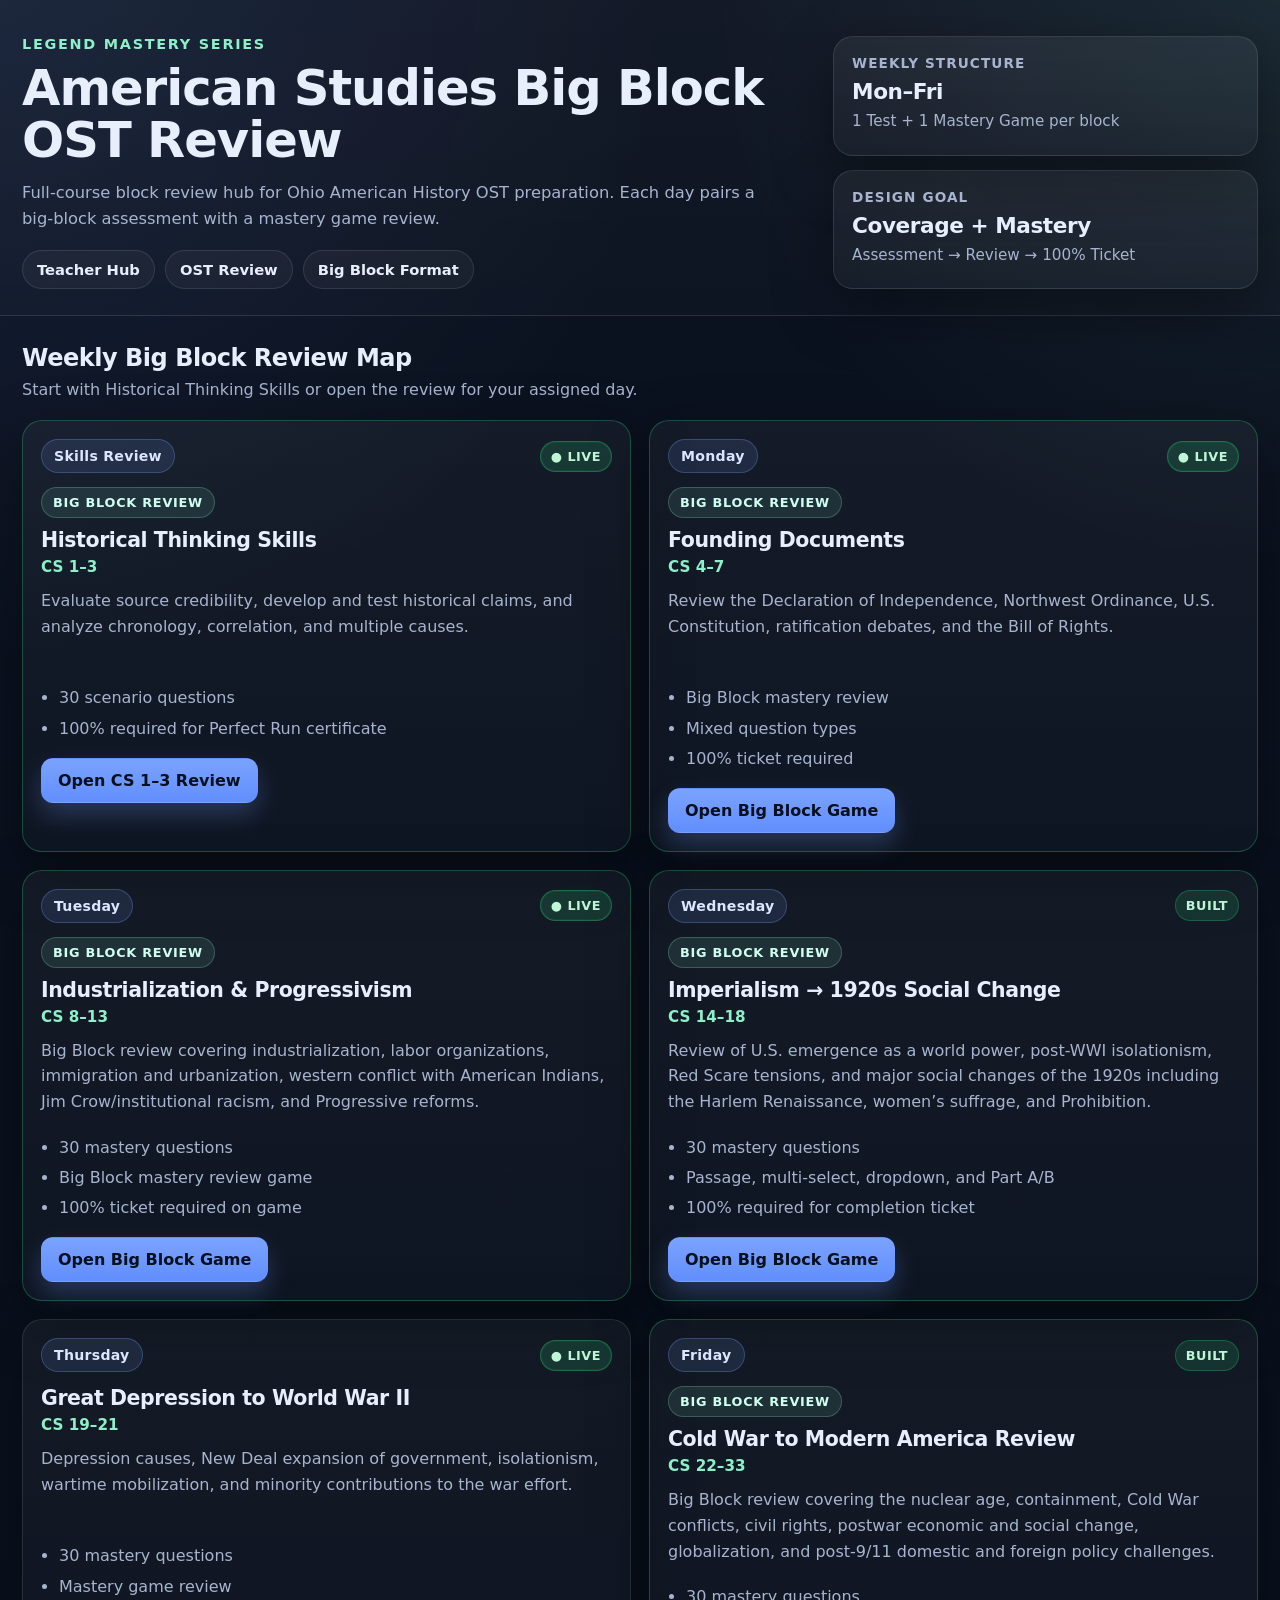
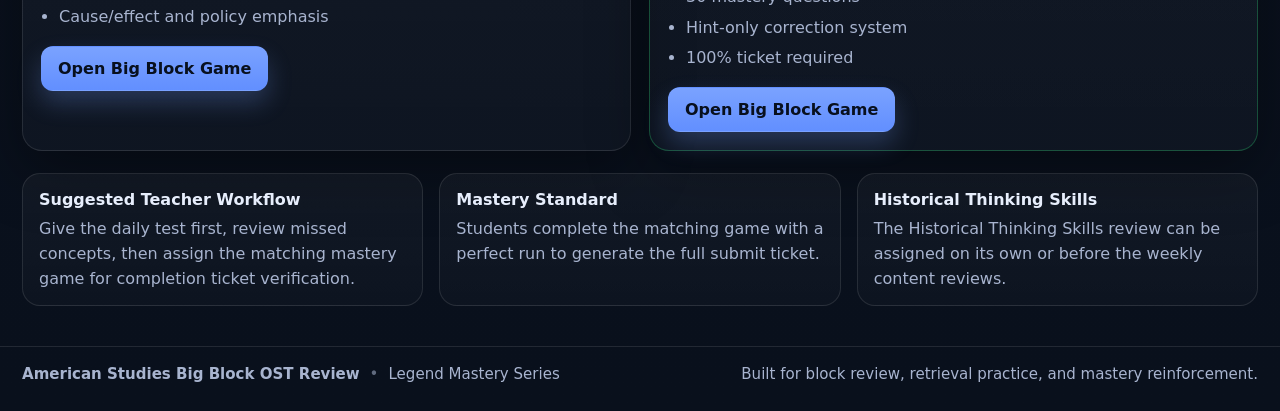
==== commit 1acaa530: "Add files via upload" ====
--- a/index.html
+++ b/index.html
@@ -1,50 +1,264 @@
 <!doctype html>
 <html lang="en">
 <head>
-  <meta charset="utf-8">
-  <meta name="viewport" content="width=device-width,initial-scale=1">
+  <meta charset="utf-8" />
+  <meta name="viewport" content="width=device-width,initial-scale=1" />
   <title>American Studies Big Block OST Review</title>
-  <link rel="stylesheet" href="styles.css?v=as-big-block-1">
+  <link rel="stylesheet" href="styles.css?v=restored-layout-1" />
 </head>
 <body>
-  <main class="hub-wrap">
-    <header class="hub-hero">
-      <div class="eyebrow">LEGEND • AMERICAN STUDIES</div>
-      <h1>Big Block OST Review</h1>
-      <p>Choose your assigned review. Each game has 30 questions. Answer every question correctly on the first try to earn a Perfect Run certificate.</p>
+  <div class="site-shell">
+
+    <header class="hero">
+      <div class="hero-inner">
+        <div class="hero-copy">
+          <p class="eyebrow">Legend Mastery Series</p>
+          <h1>American Studies Big Block OST Review</h1>
+          <p class="hero-sub">
+            Full-course block review hub for Ohio American History OST preparation.
+            Each day pairs a big-block assessment with a mastery game review.
+          </p>
+
+          <div class="hero-meta">
+            <span class="meta-pill">Teacher Hub</span>
+            <span class="meta-pill">OST Review</span>
+            <span class="meta-pill">Big Block Format</span>
+          </div>
+        </div>
+
+        <div class="hero-panel">
+          <div class="hero-panel-card">
+            <div class="hero-panel-label">Weekly Structure</div>
+            <div class="hero-panel-value">Mon–Fri</div>
+            <div class="hero-panel-small">1 Test + 1 Mastery Game per block</div>
+          </div>
+
+          <div class="hero-panel-card">
+            <div class="hero-panel-label">Design Goal</div>
+            <div class="hero-panel-value">Coverage + Mastery</div>
+            <div class="hero-panel-small">Assessment → Review → 100% Ticket</div>
+          </div>
+        </div>
+      </div>
     </header>
-    <section class="review-list" aria-label="Weekly reviews">
-      <article class="review-card">
-        <div class="review-day">Monday <span>CS 4–7</span></div>
-        <h2>Founding Documents</h2>
-        <p>Declaration of Independence, Northwest Ordinance, Constitution, ratification, and the Bill of Rights.</p>
-        <a href="games/monday-big-block-founding-documents-review.html" class="btn" aria-label="Open Founding Documents">Open Review</a>
-      </article>
-      <article class="review-card">
-        <div class="review-day">Tuesday <span>CS 8–13</span></div>
-        <h2>Industrialization &amp; Progressivism</h2>
-        <p>Industrial growth, labor, immigration, western settlement, Jim Crow, and Progressive reforms.</p>
-        <a href="games/tuesday-big-block-industrialization-progressivism-review.html" class="btn" aria-label="Open Industrialization &amp; Progressivism">Open Review</a>
-      </article>
-      <article class="review-card">
-        <div class="review-day">Wednesday <span>CS 14–18</span></div>
-        <h2>Imperialism to the 1920s</h2>
-        <p>America’s emergence as a world power, postwar diplomacy, nativism, mass culture, and social change.</p>
-        <a href="games/wednesday-big-block-imperialism-1920s-review.html" class="btn" aria-label="Open Imperialism to the 1920s">Open Review</a>
-      </article>
-      <article class="review-card">
-        <div class="review-day">Thursday <span>CS 19–21</span></div>
-        <h2>Great Depression &amp; World War II</h2>
-        <p>Causes of the depression, New Deal reforms, the shift away from neutrality, and wartime mobilization.</p>
-        <a href="games/thursday-big-block-great-depression-wwii-review.html" class="btn" aria-label="Open Great Depression &amp; World War II">Open Review</a>
-      </article>
-      <article class="review-card">
-        <div class="review-day">Friday <span>CS 22–33</span></div>
-        <h2>Cold War &amp; Modern America</h2>
-        <p>Nuclear rivalry, containment, civil rights, postwar society, globalization, and post-9/11 policy.</p>
-        <a href="games/friday-big-block-cold-war-modern-america-review.html" class="btn" aria-label="Open Cold War &amp; Modern America">Open Review</a>
-      </article>
-    </section>
-  </main>
+
+    <main class="main-wrap">
+      <section class="section-head">
+        <div>
+          <h2>Weekly Big Block Review Map</h2>
+          <p class="section-sub">
+            Start with Historical Thinking Skills or open the review for your assigned day.
+          </p>
+        </div>
+      </section>
+
+      <section class="hub-grid">
+
+        <article class="hub-card live-card">
+          <div class="card-top">
+            <span class="day-badge">Skills Review</span>
+            <span class="status-pill status-live">● LIVE</span>
+          </div>
+          <div class="big-block-tag">Big Block Review</div>
+          <h3>Historical Thinking Skills</h3>
+          <p class="card-range">CS 1–3</p>
+          <p class="card-desc">
+            Evaluate source credibility, develop and test historical claims, and analyze chronology,
+            correlation, and multiple causes.
+          </p>
+          <ul class="mini-list">
+            <li>30 scenario questions</li>
+            <li>100% required for Perfect Run certificate</li>
+          </ul>
+          <div class="card-actions">
+            <a class="btn btn-primary" href="games/cs-1-3-big-block-historical-thinking-review.html">Open CS 1–3 Review</a>
+          </div>
+        </article>
+
+        <!-- MONDAY -->
+<article class="hub-card live-card">
+  <div class="card-top">
+    <span class="day-badge">Monday</span>
+    <span class="status-pill status-live">● LIVE</span>
+  </div>
+
+  <div class="big-block-tag">Big Block Review</div>
+
+  <h3>Founding Documents</h3>
+  <p class="card-range">CS 4–7</p>
+
+  <p class="card-desc">
+    Review the Declaration of Independence, Northwest Ordinance, U.S. Constitution,
+    ratification debates, and the Bill of Rights.
+  </p>
+
+  <ul class="mini-list">
+    <li>Big Block mastery review</li>
+    <li>Mixed question types</li>
+    <li>100% ticket required</li>
+  </ul>
+
+  <div class="card-actions">
+    <a class="btn btn-primary" href="games/monday-big-block-founding-documents-review.html">
+      Open Big Block Game
+    </a>
+  </div>
+</article>
+
+        <!-- TUESDAY -->
+<article class="hub-card live-card">
+  <div class="card-top">
+    <span class="day-badge">Tuesday</span>
+    <span class="status-pill status-live">● LIVE</span>
+  </div>
+
+  <div class="big-block-tag">Big Block Review</div>
+
+  <h3>Industrialization & Progressivism</h3>
+  <p class="card-range">CS 8–13</p>
+
+  <p class="card-desc">
+    Big Block review covering industrialization, labor organizations, immigration and urbanization,
+    western conflict with American Indians, Jim Crow/institutional racism, and Progressive reforms.
+  </p>
+
+  <ul class="mini-list">
+    <li>30 mastery questions</li>
+    <li>Big Block mastery review game</li>
+    <li>100% ticket required on game</li>
+  </ul>
+
+  <div class="card-actions">
+  <a class="btn btn-primary" href="games/tuesday-big-block-industrialization-progressivism-review.html">Open Big Block Game</a>
+</div>
+</article>
+
+       <!-- WEDNESDAY -->
+<article class="hub-card live-card">
+  <div class="card-top">
+    <span class="day-badge">Wednesday</span>
+    <span class="status-pill status-ready">Built</span>
+  </div>
+
+  <div class="big-block-tag">Big Block Review</div>
+
+  <h3>Imperialism → 1920s Social Change</h3>
+  <p class="card-range">CS 14–18</p>
+
+  <p class="card-desc">
+    Review of U.S. emergence as a world power, post-WWI isolationism,
+    Red Scare tensions, and major social changes of the 1920s including
+    the Harlem Renaissance, women’s suffrage, and Prohibition.
+  </p>
+
+  <ul class="mini-list">
+    <li>30 mastery questions</li>
+    <li>Passage, multi-select, dropdown, and Part A/B</li>
+    <li>100% required for completion ticket</li>
+  </ul>
+
+  <div class="card-actions">
+    <a class="btn btn-primary"
+       href="games/wednesday-big-block-imperialism-1920s-review.html">
+       Open Big Block Game
+    </a>
+  </div>
+</article>
+
+        <!-- THURSDAY -->
+        <article class="hub-card">
+          <div class="card-top">
+            <span class="day-badge">Thursday</span>
+            <span class="status-pill status-live">● LIVE</span>
+          </div>
+
+          <h3>Great Depression to World War II</h3>
+          <p class="card-range">CS 19–21</p>
+
+          <p class="card-desc">
+            Depression causes, New Deal expansion of government, isolationism,
+            wartime mobilization, and minority contributions to the war effort.
+          </p>
+
+          <ul class="mini-list">
+            <li>30 mastery questions</li>
+            <li>Mastery game review</li>
+            <li>Cause/effect and policy emphasis</li>
+          </ul>
+
+         <div class="card-actions">
+  <a class="btn btn-primary" href="games/thursday-big-block-great-depression-wwii-review.html">Open Big Block Game</a>
+</div>
+        </article>
+
+        <!-- FRIDAY -->
+<article class="hub-card live-card">
+  <div class="card-top">
+    <span class="day-badge">Friday</span>
+    <span class="status-pill status-ready">Built</span>
+  </div>
+
+  <div class="big-block-tag">Big Block Review</div>
+
+  <h3>Cold War to Modern America Review</h3>
+  <p class="card-range">CS 22–33</p>
+
+  <p class="card-desc">
+    Big Block review covering the nuclear age, containment, Cold War conflicts,
+    civil rights, postwar economic and social change, globalization, and post-9/11
+    domestic and foreign policy challenges.
+  </p>
+
+  <ul class="mini-list">
+    <li>30 mastery questions</li>
+    <li>Hint-only correction system</li>
+    <li>100% ticket required</li>
+  </ul>
+
+  <div class="card-actions">
+    <a class="btn btn-primary" href="games/friday-big-block-cold-war-modern-america-review.html">
+      Open Big Block Game
+    </a>
+  </div>
+</article>
+
+      </section>
+
+      <section class="info-strip">
+        <div class="info-card">
+          <h4>Suggested Teacher Workflow</h4>
+          <p>
+            Give the daily test first, review missed concepts, then assign the matching mastery game
+            for completion ticket verification.
+          </p>
+        </div>
+
+        <div class="info-card">
+          <h4>Mastery Standard</h4>
+          <p>
+            Students complete the matching game with a perfect run to generate the full submit ticket.
+          </p>
+        </div>
+
+        <div class="info-card">
+          <h4>Historical Thinking Skills</h4>
+          <p>
+            The Historical Thinking Skills review can be assigned on its own or before the weekly content reviews.
+          </p>
+        </div>
+      </section>
+    </main>
+
+    <footer class="site-footer">
+      <div class="footer-left">
+        <strong>American Studies Big Block OST Review</strong>
+        <span class="footer-dot">•</span>
+        <span>Legend Mastery Series</span>
+      </div>
+      <div class="footer-right">
+        Built for block review, retrieval practice, and mastery reinforcement.
+      </div>
+    </footer>
+  </div>
 </body>
 </html>
--- a/styles.css
+++ b/styles.css
@@ -1,44 +1,450 @@
-@import url("games/ost-game.css?v=as-big-block-1");
-
-.hub-wrap {
-  width: min(980px, calc(100% - 32px));
-  margin: 0 auto;
-  padding: 28px 0 48px;
-}
-.hub-hero, .review-card {
-  background: linear-gradient(145deg, #151e31, #101827);
-  border: 1px solid var(--line);
-  border-radius: 16px;
-}
-.hub-hero { padding: clamp(20px, 5vw, 36px); }
-.hub-hero h1 { margin: 5px 0; font-size: clamp(2rem, 5vw, 3rem); line-height: 1.1; }
-.hub-hero p, .review-card p { color: var(--muted); margin: 8px 0 0; }
-.review-list { display: grid; gap: 10px; margin-top: 16px; }
-.review-card {
-  display: grid;
-  grid-template-columns: minmax(100px, 128px) minmax(0, 1fr) auto;
-  column-gap: 20px;
-  align-items: center;
-  padding: 14px 20px;
-}
-.review-day { grid-row: span 2; font-weight: 800; }
-.review-day span { display: block; color: var(--blue); font-size: .9rem; }
-.review-card h2 { margin: 0; font-size: 1.2rem; }
-.review-card p { grid-column: 2; margin-top: 4px; }
-.btn {
-  grid-area: 1 / 3 / 3;
-  color: var(--text);
-  text-decoration: none;
-  font-weight: 750;
-  background: #172c4d;
-  border: 1px solid #4b6fa8;
-  border-radius: 10px;
-  padding: 9px 13px;
-}
-.btn:hover, .btn:focus-visible { background: #203b64; outline: 2px solid var(--blue); outline-offset: 2px; }
-@media (max-width: 680px) {
-  .review-card { grid-template-columns: 1fr; gap: 6px; }
-  .review-day, .review-card p, .btn { grid-area: auto; }
-  .review-day span { display: inline; margin-left: 8px; }
-  .btn { justify-self: start; margin-top: 4px; }
-}
+:root{
+  --bg:#0b1220;
+  --bg2:#09101c;
+  --panel:#111a2f;
+  --panel2:#0f1730;
+  --card:#121c33;
+  --card-hover:#16223d;
+  --text:#e7eefc;
+  --muted:#a8b4cf;
+  --line:rgba(255,255,255,.10);
+  --line-strong:rgba(255,255,255,.16);
+  --accent:#7aa2ff;
+  --accent-2:#8ef0c8;
+  --warn:#ffd166;
+  --good:#2bd576;
+  --bad:#ff5c7a;
+  --shadow:0 20px 60px rgba(0,0,0,.38);
+  --radius:20px;
+  --radius-sm:14px;
+  --maxw:1280px;
+  --mono:ui-monospace,SFMono-Regular,Menlo,Monaco,Consolas,"Liberation Mono","Courier New",monospace;
+}
+
+*{box-sizing:border-box}
+
+html,body{
+  margin:0;
+  padding:0;
+  background:
+    radial-gradient(circle at top left, rgba(122,162,255,.10), transparent 28%),
+    radial-gradient(circle at top right, rgba(142,240,200,.08), transparent 24%),
+    linear-gradient(180deg,var(--bg),var(--bg2));
+  color:var(--text);
+  font-family:Inter,system-ui,-apple-system,Segoe UI,Roboto,Helvetica,Arial,sans-serif;
+}
+
+body{
+  min-height:100vh;
+}
+
+a{
+  color:inherit;
+  text-decoration:none;
+}
+
+.site-shell{
+  min-height:100vh;
+  display:flex;
+  flex-direction:column;
+}
+
+.hero{
+  border-bottom:1px solid var(--line);
+  background:
+    linear-gradient(180deg, rgba(255,255,255,.03), rgba(255,255,255,.01)),
+    transparent;
+}
+
+.hero-inner{
+  max-width:var(--maxw);
+  margin:0 auto;
+  padding:36px 22px 26px;
+  display:grid;
+  grid-template-columns:minmax(0,1.3fr) minmax(320px,.7fr);
+  gap:22px;
+  align-items:stretch;
+}
+
+.eyebrow{
+  margin:0 0 10px;
+  color:var(--accent-2);
+  font-size:.9rem;
+  font-weight:800;
+  letter-spacing:.12em;
+  text-transform:uppercase;
+}
+
+.hero h1{
+  margin:0;
+  font-size:clamp(2rem,4vw,3.1rem);
+  line-height:1.05;
+  letter-spacing:-.02em;
+}
+
+.hero-sub{
+  margin:14px 0 18px;
+  max-width:760px;
+  color:var(--muted);
+  font-size:1.02rem;
+  line-height:1.6;
+}
+
+.hero-meta{
+  display:flex;
+  gap:10px;
+  flex-wrap:wrap;
+}
+
+.meta-pill{
+  display:inline-flex;
+  align-items:center;
+  gap:8px;
+  padding:10px 14px;
+  border:1px solid var(--line);
+  background:rgba(255,255,255,.04);
+  border-radius:999px;
+  color:var(--text);
+  font-size:.92rem;
+  font-weight:700;
+}
+
+.hero-panel{
+  display:grid;
+  gap:14px;
+}
+
+.hero-panel-card{
+  background:linear-gradient(180deg, rgba(255,255,255,.06), rgba(255,255,255,.03));
+  border:1px solid var(--line);
+  border-radius:var(--radius);
+  padding:18px 18px 16px;
+  box-shadow:var(--shadow);
+}
+
+.hero-panel-label{
+  color:var(--muted);
+  font-size:.85rem;
+  text-transform:uppercase;
+  letter-spacing:.08em;
+  font-weight:800;
+  margin-bottom:8px;
+}
+
+.hero-panel-value{
+  font-size:1.35rem;
+  font-weight:900;
+  letter-spacing:-.02em;
+  margin-bottom:6px;
+}
+
+.hero-panel-small{
+  color:var(--muted);
+  line-height:1.45;
+  font-size:.95rem;
+}
+
+.main-wrap{
+  width:100%;
+  max-width:var(--maxw);
+  margin:0 auto;
+  padding:28px 22px 40px;
+  flex:1;
+}
+
+.section-head{
+  display:flex;
+  justify-content:space-between;
+  align-items:end;
+  gap:16px;
+  margin-bottom:18px;
+}
+
+.section-head h2{
+  margin:0 0 6px;
+  font-size:1.5rem;
+  letter-spacing:-.02em;
+}
+
+.section-sub{
+  margin:0;
+  color:var(--muted);
+  line-height:1.5;
+}
+
+.hub-grid{
+  display:grid;
+  grid-template-columns:repeat(2,minmax(0,1fr));
+  gap:18px;
+}
+
+.hub-card{
+  background:linear-gradient(180deg, rgba(255,255,255,.045), rgba(255,255,255,.025));
+  border:1px solid var(--line);
+  border-radius:var(--radius);
+  padding:18px;
+  box-shadow:var(--shadow);
+  transition:transform .16s ease, border-color .16s ease, background .16s ease;
+}
+
+.hub-card:hover{
+  transform:translateY(-3px);
+  border-color:var(--line-strong);
+  background:linear-gradient(180deg, rgba(255,255,255,.07), rgba(255,255,255,.035));
+}
+
+.hub-card.complete{
+  border-color:rgba(43,213,118,.28);
+}
+
+.live-card{
+  border-color:rgba(43,213,118,.30);
+}
+
+.card-top{
+  display:flex;
+  justify-content:space-between;
+  align-items:center;
+  gap:10px;
+  margin-bottom:14px;
+}
+
+.day-badge{
+  display:inline-flex;
+  align-items:center;
+  padding:8px 12px;
+  border-radius:999px;
+  background:rgba(122,162,255,.12);
+  color:#dce7ff;
+  border:1px solid rgba(122,162,255,.28);
+  font-weight:800;
+  font-size:.88rem;
+  letter-spacing:.02em;
+}
+
+.status-pill{
+  display:inline-flex;
+  align-items:center;
+  padding:7px 10px;
+  border-radius:999px;
+  font-size:.8rem;
+  font-weight:800;
+  letter-spacing:.04em;
+  text-transform:uppercase;
+}
+
+.status-ready{
+  background:rgba(43,213,118,.14);
+  color:#bff6d5;
+  border:1px solid rgba(43,213,118,.28);
+}
+
+.status-build{
+  background:rgba(255,209,102,.12);
+  color:#ffe8a3;
+  border:1px solid rgba(255,209,102,.26);
+}
+
+.status-soon{
+  background:rgba(255,255,255,.06);
+  color:#d7e2fb;
+  border:1px solid var(--line);
+}
+
+.status-live{
+  background:rgba(43,213,118,.16);
+  color:#bff6d5;
+  border:1px solid rgba(43,213,118,.34);
+  box-shadow:0 0 0 1px rgba(43,213,118,.08) inset;
+}
+
+.big-block-tag{
+  display:inline-flex;
+  align-items:center;
+  padding:7px 11px;
+  margin:0 0 10px;
+  border-radius:999px;
+  background:rgba(142,240,200,.10);
+  color:#cffff0;
+  border:1px solid rgba(142,240,200,.24);
+  font-size:.8rem;
+  font-weight:900;
+  letter-spacing:.06em;
+  text-transform:uppercase;
+}
+
+.hub-card h3{
+  margin:0 0 6px;
+  font-size:1.28rem;
+  letter-spacing:-.02em;
+}
+
+.card-range{
+  margin:0 0 12px;
+  color:var(--accent-2);
+  font-weight:800;
+  font-size:.95rem;
+}
+
+.card-desc{
+  margin:0 0 14px;
+  color:var(--muted);
+  line-height:1.6;
+  min-height:84px;
+}
+
+.mini-list{
+  margin:0 0 18px;
+  padding-left:18px;
+  color:var(--text);
+}
+
+.mini-list li{
+  margin:0 0 7px;
+  color:var(--muted);
+  line-height:1.45;
+}
+
+.card-actions{
+  display:flex;
+  gap:10px;
+  flex-wrap:wrap;
+}
+
+.btn{
+  display:inline-flex;
+  align-items:center;
+  justify-content:center;
+  min-height:44px;
+  padding:12px 16px;
+  border-radius:12px;
+  font-weight:800;
+  border:1px solid transparent;
+  transition:transform .14s ease, opacity .14s ease, border-color .14s ease, background .14s ease;
+}
+
+.btn:hover{
+  transform:translateY(-1px);
+}
+
+.btn:active{
+  transform:translateY(0);
+}
+
+.btn-primary{
+  background:linear-gradient(180deg, #7aa2ff, #628fff);
+  color:#08101e;
+  box-shadow:0 12px 24px rgba(122,162,255,.24);
+}
+
+.btn-primary:hover{
+  opacity:.96;
+}
+
+.btn-secondary{
+  background:rgba(255,255,255,.04);
+  border-color:var(--line);
+  color:var(--text);
+}
+
+.btn-secondary:hover{
+  border-color:var(--line-strong);
+  background:rgba(255,255,255,.07);
+}
+
+.info-strip{
+  margin-top:22px;
+  display:grid;
+  grid-template-columns:repeat(3,minmax(0,1fr));
+  gap:16px;
+}
+
+.info-card{
+  background:linear-gradient(180deg, rgba(255,255,255,.04), rgba(255,255,255,.02));
+  border:1px solid var(--line);
+  border-radius:18px;
+  padding:16px 16px 14px;
+}
+
+.info-card h4{
+  margin:0 0 8px;
+  font-size:1rem;
+}
+
+.info-card p{
+  margin:0;
+  color:var(--muted);
+  line-height:1.55;
+}
+
+.site-footer{
+  max-width:var(--maxw);
+  width:100%;
+  margin:0 auto;
+  padding:18px 22px 28px;
+  border-top:1px solid var(--line);
+  display:flex;
+  justify-content:space-between;
+  gap:16px;
+  color:var(--muted);
+  font-size:.94rem;
+}
+
+.footer-left{
+  display:flex;
+  align-items:center;
+  gap:10px;
+  flex-wrap:wrap;
+}
+
+.footer-dot{
+  opacity:.55;
+}
+
+.footer-right{
+  text-align:right;
+}
+
+@media (max-width: 980px){
+  .hero-inner{
+    grid-template-columns:1fr;
+  }
+
+  .hub-grid{
+    grid-template-columns:1fr;
+  }
+
+  .info-strip{
+    grid-template-columns:1fr;
+  }
+
+  .site-footer{
+    flex-direction:column;
+    align-items:flex-start;
+  }
+
+  .footer-right{
+    text-align:left;
+  }
+}
+
+@media (max-width: 640px){
+  .hero-inner,
+  .main-wrap,
+  .site-footer{
+    padding-left:14px;
+    padding-right:14px;
+  }
+
+  .card-actions{
+    flex-direction:column;
+  }
+
+  .btn{
+    width:100%;
+  }
+
+  .card-desc{
+    min-height:unset;
+  }
+}
